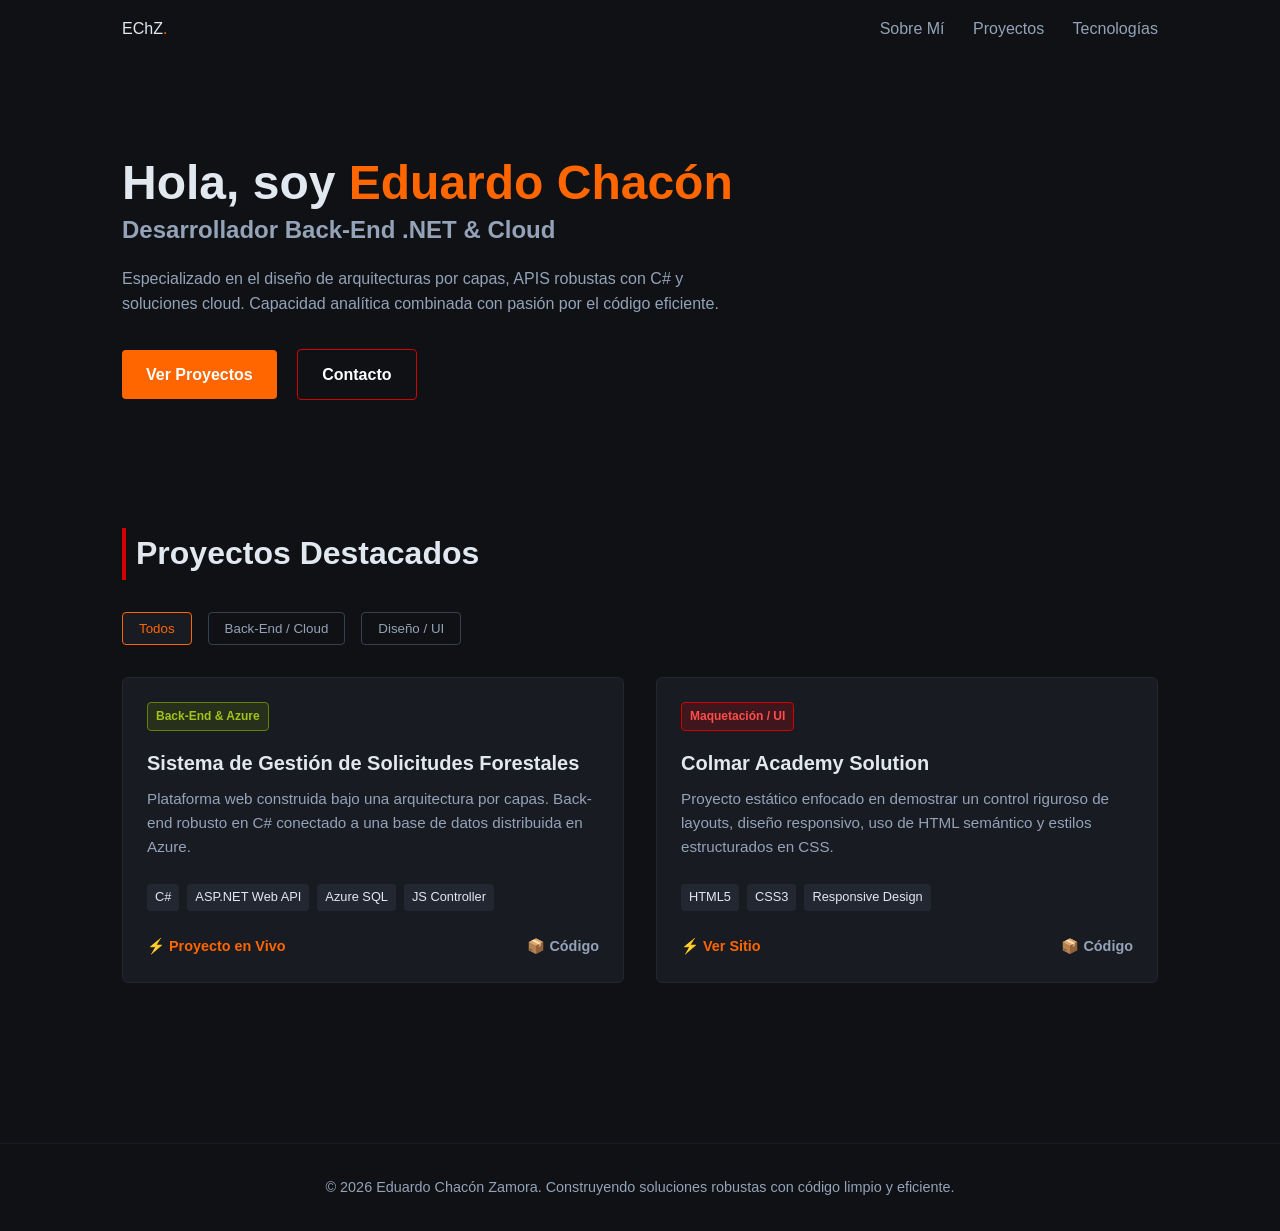
==== index.html @ 82671117 "mejoras" ====
<!DOCTYPE html>
<html lang="es">
<head>
    <meta charset="UTF-8">
    <meta name="viewport" content="width=device-width, initial-scale=1.0">
    <title>Eduardo Chacón | Desarrollador Back-End .NET</title>
    <link rel="icon" type="image/png" href="Logotipo.png"> 
    
    <link rel="stylesheet" href="recursos/portafolio.css">
</head>

<body>

    <!-- Navegación Minimalista -->
    <header class="navbar">
        <div class="logo">EChZ<span>.</span></div>
        <nav>
            <a href="#about">Sobre Mí</a>
            <a href="#projects">Proyectos</a>
            <a href="#stack">Tecnologías</a>
        </nav>
    </header>

    <main class="container">
        <!-- Hero Section -->
        <section class="hero">
            <div class="hero-content">
                <h1>Hola, soy <span class="text-primary">Eduardo Chacón</span></h1>
                <h2>Desarrollador Back-End .NET & Cloud</h2>
                <p>Especializado en el diseño de arquitecturas por capas, APIS robustas con C# y soluciones cloud. Capacidad analítica combinada con pasión por el código eficiente.</p>
                <div class="cta-buttons">
                    <a href="#projects" class="btn btn-primary">Ver Proyectos</a>
                    <a href="mailto:echaconz@ucenfotec.ac.cr" class="btn btn-secondary">Contacto</a>
                </div>
                <div id="infoContacto" class="contact-dropdown">
                <p><strong>Email:</strong> <a href="mailto:echaconz@ucenfotec.ac.cr">echaconz@ucenfotec.ac.cr</a></p>
                <p><strong>Teléfono:</strong> +506 8770-3249</p> <p><strong>LinkedIn:</strong> <a href="#" target="_blank">Tu Perfil</a></p>
                </div>
            </div>
            <!-- Descomenta la línea de abajo si deseas usar tu foto de perfil (image_0b1da0.jpg) -->
            <!-- <div class="hero-avatar"><img src="image_0b1da0.jpg" alt="Eduardo Chacón"></div> -->
        </section>

        <!-- Filtros de Proyectos -->
        <section id="projects" class="projects-section">
            <h3 class="section-title">Proyectos Destacados</h3>
            
            <div class="filter-container">
                <button class="filter-btn active" data-filter="all">Todos</button>
                <button class="filter-btn" data-filter="backend">Back-End / Cloud</button>
                <button class="filter-btn" data-filter="frontend">Diseño / UI</button>
            </div>

            <div class="projects-grid">
                <!-- Proyecto 1: SGSF -->
                <div class="project-card" data-category="backend">
                    <div class="card-body">
                        <span class="project-tag tag-backend">Back-End & Azure</span>
                        <h4>Sistema de Gestión de Solicitudes Forestales</h4>
                        <p>Plataforma web construida bajo una arquitectura por capas. Back-end robusto en C# conectado a una base de datos distribuida en Azure.</p>
                        <div class="tech-stack">
                            <span>C#</span><span>ASP.NET Web API</span><span>Azure SQL</span><span>JS Controller</span>
                        </div>
                        <div class="project-links">
                            <a href="https://sgsfgrupo3webapp-e7c9c7dxf5b8g9dr.chilecentral-01.azurewebsites.net/" target="_blank" class="link-live">⚡ Proyecto en Vivo</a>
                            <a href="https://github.com/Edu4593" target="_blank" class="link-repo">📦 Código</a>
                        </div>
                    </div>
                </div>

                <!-- Proyecto 2: Colmar Solution -->
                <div class="project-card" data-category="frontend">
                    <div class="card-body">
                        <span class="project-tag tag-frontend">Maquetación / UI</span>
                        <h4>Colmar Academy Solution</h4>
                        <p>Proyecto estático enfocado en demostrar un control riguroso de layouts, diseño responsivo, uso de HTML semántico y estilos estructurados en CSS.</p>
                        <div class="tech-stack">
                            <span>HTML5</span><span>CSS3</span><span>Responsive Design</span>
                        </div>
                        <div class="project-links">
                            <a href="https://edu4593.github.io/Colmar_solution/" target="_blank" class="link-live">⚡ Ver Sitio</a>
                            <a href="https://github.com/Edu4593" target="_blank" class="link-repo">📦 Código</a>
                        </div>
                    </div>
                </div>
            </div>
        </section>
    </main>

    <footer>
        <p>&copy; 2026 Eduardo Chacón Zamora. Construyendo soluciones robustas con código limpio y eficiente.</p>
    </footer>

    <script src="recursos/portafolio.js"></script>
</body>
</html>
---- recursos/portafolio.css ----
/* Variables con tus colores exactos */
:root {
    --bg-dark: #0f1115;
    --bg-card: #181b22;
    --text-main: #e2e8f0;
    --text-muted: #94a3b8;
    
    /* Tus Colores suministrados */
    --primary: #ff6600;
    --secondary: #d40000;
    --tertiary: #668000;
}

* {
    box-sizing: border-box;
    margin: 0;
    padding: 0;
}

body {
    background-color: var(--bg-dark);
    color: var(--text-main);
    font-family: -apple-system, BlinkMacSystemFont, "Segoe UI", Roboto, sans-serif;
    line-height: 1.6;
}

.container {
    max-width: 1100px;
    margin: 0 auto;
    padding: 2rem;
}

/* Navbar */
.navbar {
    display: flex;
    justify-content: space-between;
    align-items: center;
    padding: 1rem 2rem; /* Reducimos un poco el padding vertical */
    max-width: 1100px;
    margin: 0 auto;
}
.logo {
    display: flex;
    align-items: center;
}

.nav-logo {
    height: 60px; 
    width: auto;  
    object-fit: contain;
    filter: drop-shadow(0px 2px 8px rgba(255, 102, 0, 0.2)); 
    transition: transform 0.3s ease;
}

.nav-logo:hover {
    transform: scale(1.05); 
}

.logo span { color: var(--primary); }

.navbar nav a {
    color: var(--text-muted);
    text-decoration: none;
    margin-left: 1.5rem;
    transition: color 0.3s;
}
.navbar nav a:hover { color: var(--primary); }

/* Hero Section */
.hero {
    display: flex;
    align-items: center;
    justify-content: space-between;
    padding: 4rem 0;
    gap: 2rem;
}

.hero-content h1 {
    font-size: 3rem;
    line-height: 1.2;
}
.text-primary { color: var(--primary); }

.hero-content h2 {
    font-size: 1.5rem;
    color: var(--text-muted);
    margin-bottom: 1rem;
}

.hero-content p {
    max-width: 600px;
    color: var(--text-muted);
    margin-bottom: 2rem;
}

/* Botones */
.btn {
    padding: 0.75rem 1.5rem;
    text-decoration: none;
    font-weight: bold;
    border-radius: 4px;
    display: inline-block;
    transition: background 0.3s, transform 0.2s;
}
.btn-primary { background-color: var(--primary); color: #fff; margin-right: 1rem; }
.btn-primary:hover { background-color: #e05a00; transform: translateY(-2px); }
.btn-secondary { border: 1px solid var(--secondary); color: #fff; }
.btn-secondary:hover { background-color: var(--secondary); transform: translateY(-2px); }


.contact-dropdown {
    display: none; /* Oculto por defecto */
    margin-top: 1.5rem;
    padding: 1.5rem;
    background-color: var(--bg-card);
    border: 1px solid var(--secondary);
    border-radius: 6px;
    max-width: 400px;
    /* Animación suave al aparecer */
    animation: fadeInDown 0.3s ease forwards;
}

/* Clase que aplicaremos con JS para mostrarlo */
.contact-dropdown.show {
    display: block;
}

.contact-dropdown p {
    color: var(--text-muted);
    margin-bottom: 0.5rem;
}

.contact-dropdown strong {
    color: var(--text-main);
}

.contact-dropdown a {
    color: var(--primary);
    text-decoration: none;
    transition: color 0.3s;
}

.contact-dropdown a:hover {
    color: #fff;
}

/* Animación */
@keyframes fadeInDown {
    from {
        opacity: 0;
        transform: translateY(-10px);
    }
    to {
        opacity: 1;
        transform: translateY(0);
    }
}

/* Sección Proyectos */
.projects-section { padding: 4rem 0; }
.section-title { font-size: 2rem; margin-bottom: 2rem; border-left: 4px solid var(--secondary); padding-left: 10px; }

/* Filtros */
.filter-container { display: flex; gap: 1rem; margin-bottom: 2rem; }
.filter-btn {
    background: transparent;
    border: 1px solid #334155;
    color: var(--text-muted);
    padding: 0.5rem 1rem;
    border-radius: 4px;
    cursor: pointer;
    transition: all 0.3s;
}
.filter-btn.active, .filter-btn:hover {
    background: var(--bg-card);
    color: var(--primary);
    border-color: var(--primary);
}

/* Grid de Tarjetas */
.projects-grid {
    display: grid;
    grid-template-columns: repeat(auto-fit, minmax(320px, 1fr));
    gap: 2rem;
}

.project-card {
    background-color: var(--bg-card);
    border: 1px solid #222731;
    border-radius: 6px;
    overflow: hidden;
    transition: transform 0.3s, border-color 0.3s;
}
.project-card:hover {
    transform: translateY(-5px);
    border-color: var(--primary);
}

.card-body { padding: 1.5rem; }

.project-tag {
    font-size: 0.75rem;
    font-weight: bold;
    padding: 0.25rem 0.5rem;
    border-radius: 4px;
    display: inline-block;
    margin-bottom: 1rem;
}
.tag-backend { background-color: rgba(102, 128, 0, 0.2); color: #a1c41a; border: 1px solid var(--tertiary); }
.tag-frontend { background-color: rgba(212, 0, 0, 0.2); color: #ff4d4d; border: 1px solid var(--secondary); }

.card-body h4 { font-size: 1.25rem; margin-bottom: 0.5rem; }
.card-body p { color: var(--text-muted); font-size: 0.95rem; margin-bottom: 1.5rem; }

.tech-stack { display: flex; flex-wrap: wrap; gap: 0.5rem; margin-bottom: 1.5rem; }
.tech-stack span { background-color: #222731; font-size: 0.8rem; padding: 0.2rem 0.5rem; border-radius: 4px; color: var(--text-main); }

.project-links { display: flex; justify-content: space-between; font-size: 0.9rem; }
.project-links a { text-decoration: none; font-weight: bold; }
.link-live { color: var(--primary); }
.link-repo { color: var(--text-muted); }
.link-repo:hover { color: #fff; }

footer { text-align: center; padding: 2rem; color: var(--text-muted); font-size: 0.9rem; border-top: 1px solid #181b22; margin-top: 4rem; }

/* Responsivo */
@media (max-width: 768px) {
    .hero { flex-direction: column; text-align: center; }
    .hero-content h1 { font-size: 2.2rem; }
    .filter-container { overflow-x: auto; padding-bottom: 0.5rem; }
}
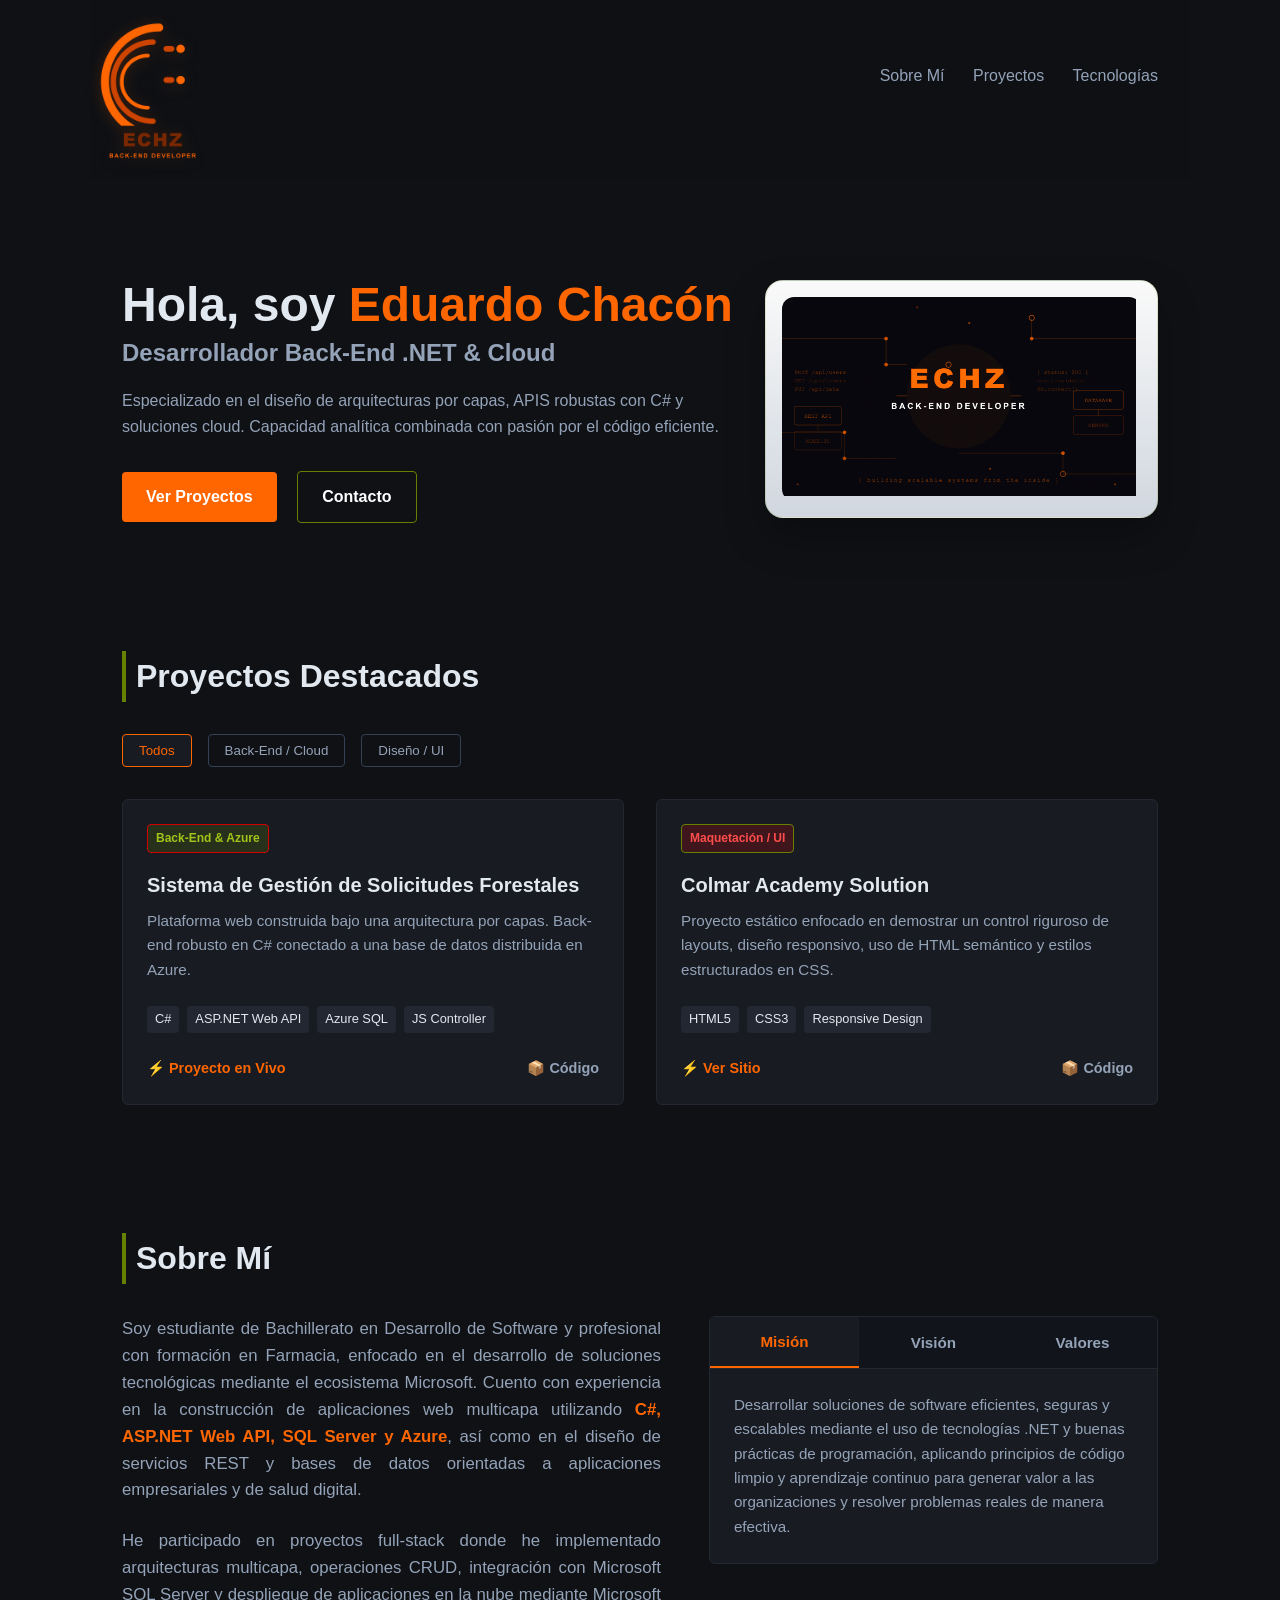
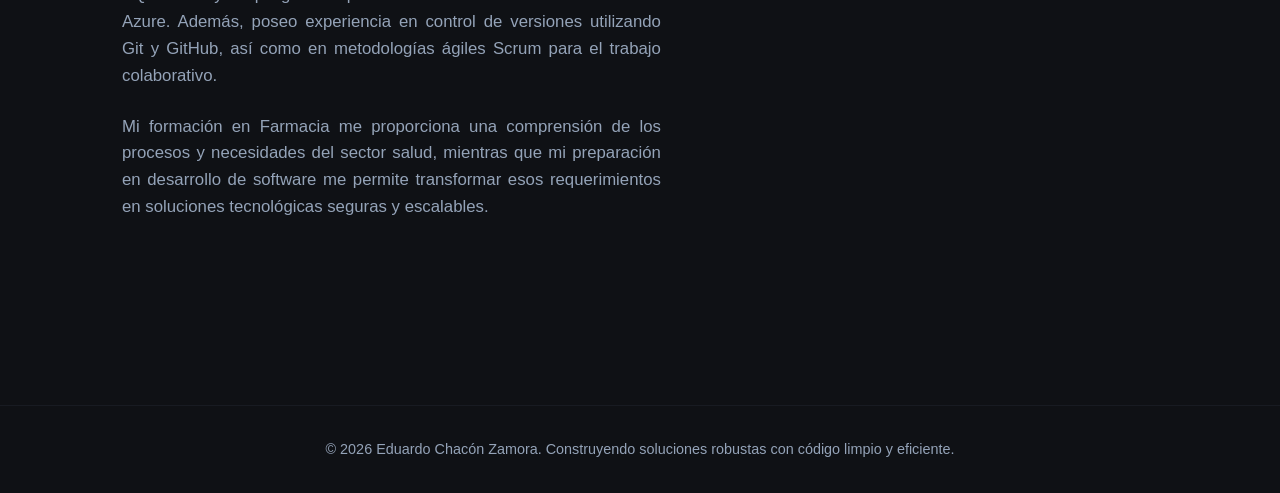
==== commit 980a76c4: "mejoras visuales" ====
--- a/index.html
+++ b/index.html
@@ -4,7 +4,7 @@
     <meta charset="UTF-8">
     <meta name="viewport" content="width=device-width, initial-scale=1.0">
     <title>Eduardo Chacón | Desarrollador Back-End .NET</title>
-    <link rel="icon" type="image/png" href="Logotipo.png"> 
+    <link rel="icon" type="image/png" href="recursos/imagenes/logo.png"> 
     
     <link rel="stylesheet" href="recursos/portafolio.css">
 </head>
@@ -13,7 +13,9 @@
 
     <!-- Navegación Minimalista -->
     <header class="navbar">
-        <div class="logo">EChZ<span>.</span></div>
+        <div class="logo">
+            <img src="recursos/imagenes/logo.png" alt="Logo de Eduardo Chacon" class="nav-logo">
+        </div>
         <nav>
             <a href="#about">Sobre Mí</a>
             <a href="#projects">Proyectos</a>
@@ -30,15 +32,16 @@
                 <p>Especializado en el diseño de arquitecturas por capas, APIS robustas con C# y soluciones cloud. Capacidad analítica combinada con pasión por el código eficiente.</p>
                 <div class="cta-buttons">
                     <a href="#projects" class="btn btn-primary">Ver Proyectos</a>
-                    <a href="mailto:echaconz@ucenfotec.ac.cr" class="btn btn-secondary">Contacto</a>
+                    <a href="#" id="btnContacto" class="btn btn-secondary">Contacto</a>
                 </div>
                 <div id="infoContacto" class="contact-dropdown">
                 <p><strong>Email:</strong> <a href="mailto:echaconz@ucenfotec.ac.cr">echaconz@ucenfotec.ac.cr</a></p>
                 <p><strong>Teléfono:</strong> +506 8770-3249</p> <p><strong>LinkedIn:</strong> <a href="#" target="_blank">Tu Perfil</a></p>
                 </div>
             </div>
-            <!-- Descomenta la línea de abajo si deseas usar tu foto de perfil (image_0b1da0.jpg) -->
-            <!-- <div class="hero-avatar"><img src="image_0b1da0.jpg" alt="Eduardo Chacón"></div> -->
+            <div class="hero-presentation">
+                <img src="recursos/imagenes/echz_backend_presentation_bg.png" alt="Eduardo Chacón - Back-End Developer Banner">
+            </div>
         </section>
 
         <!-- Filtros de Proyectos -->
@@ -85,6 +88,50 @@
                 </div>
             </div>
         </section>
+
+       <section id="about" class="about-section">
+            <h3 class="section-title">Sobre Mí</h3>
+            
+            <div class="about-container">
+                <div class="about-text">
+                    <p>
+                        Soy estudiante de Bachillerato en Desarrollo de Software y profesional con formación en Farmacia, enfocado en el desarrollo de soluciones tecnológicas mediante el ecosistema Microsoft. Cuento con experiencia en la construcción de aplicaciones web multicapa utilizando <strong>C#, ASP.NET Web API, SQL Server y Azure</strong>, así como en el diseño de servicios REST y bases de datos orientadas a aplicaciones empresariales y de salud digital.
+                    </p>
+                    <p>
+                        He participado en proyectos full-stack donde he implementado arquitecturas multicapa, operaciones CRUD, integración con Microsoft SQL Server y despliegue de aplicaciones en la nube mediante Microsoft Azure. Además, poseo experiencia en control de versiones utilizando Git y GitHub, así como en metodologías ágiles Scrum para el trabajo colaborativo.
+                    </p>
+                    <p>
+                        Mi formación en Farmacia me proporciona una comprensión de los procesos y necesidades del sector salud, mientras que mi preparación en desarrollo de software me permite transformar esos requerimientos en soluciones tecnológicas seguras y escalables.
+                    </p>
+                </div>
+
+                <div class="about-corporate">
+                    <div class="tabs-nav">
+                        <button class="tab-btn active" data-tab="mision">Misión</button>
+                        <button class="tab-btn" data-tab="vision">Visión</button>
+                        <button class="tab-btn" data-tab="valores">Valores</button>
+                    </div>
+                    
+                    <div class="tabs-content">
+                        <div id="mision" class="tab-panel active">
+                            <p>Desarrollar soluciones de software eficientes, seguras y escalables mediante el uso de tecnologías .NET y buenas prácticas de programación, aplicando principios de código limpio y aprendizaje continuo para generar valor a las organizaciones y resolver problemas reales de manera efectiva.</p>
+                        </div>
+                        
+                        <div id="vision" class="tab-panel">
+                            <p>Ser un desarrollador backend altamente especializado en el ecosistema Microsoft, reconocido por la calidad, seguridad e innovación de mis soluciones tecnológicas. Aspiro a diseñar e implementar sistemas robustos y escalables que impulsen la transformación digital de organizaciones a nivel nacional e internacional.</p>
+                        </div>
+                        
+                        <div id="valores" class="tab-panel">
+                            <ul class="values-list">
+                                <li><strong>Responsabilidad:</strong> Siempre cumplo con los trabajos asignados en el tiempo establecido.</li>
+                                <li><strong>Integridad:</strong> Promuevo la integridad del software mediante código limpio, protección de datos y desarrollo responsable de soluciones web.</li>
+                                <li><strong>Innovación:</strong> Aplico las soluciones que mejor se adaptan a las necesidades del cliente.</li>
+                            </ul>
+                        </div>
+                    </div>
+                </div>
+            </div>
+        </section>
     </main>
 
     <footer>
--- a/recursos/portafolio.css
+++ b/recursos/portafolio.css
@@ -7,14 +7,18 @@
     
     /* Tus Colores suministrados */
     --primary: #ff6600;
-    --secondary: #d40000;
-    --tertiary: #668000;
+    --secondary: #668000;
+    --tertiary: #d40000;
 }
 
 * {
     box-sizing: border-box;
     margin: 0;
     padding: 0;
+}
+
+html {
+    scroll-behavior: smooth;
 }
 
 body {
@@ -25,6 +29,7 @@
 }
 
 .container {
+    margin-top: 10px;
     max-width: 1100px;
     margin: 0 auto;
     padding: 2rem;
@@ -33,19 +38,29 @@
 /* Navbar */
 .navbar {
     display: flex;
-    justify-content: space-between;
+    justify-content: flex-end;
     align-items: center;
-    padding: 1rem 2rem; /* Reducimos un poco el padding vertical */
+    position: sticky;
+    top: 0;
+    z-index: 1000;
+    min-height: 180px;
+    padding: 1rem 2rem 1rem 8.5rem; /* Espacio reservado para el logo absoluto */
+    background: rgba(15, 17, 21, 0.92);
+    backdrop-filter: blur(6px);
     max-width: 1100px;
     margin: 0 auto;
 }
 .logo {
-    display: flex;
+    position: absolute;
+    left: -0.5rem;
+    top: 50%;
+    transform: translateY(-50%);
+    display: inline-flex;
     align-items: center;
 }
 
 .nav-logo {
-    height: 60px; 
+    height: 150px;
     width: auto;  
     object-fit: contain;
     filter: drop-shadow(0px 2px 8px rgba(255, 102, 0, 0.2)); 
@@ -58,13 +73,22 @@
 
 .logo span { color: var(--primary); }
 
+.navbar nav {
+    transform: translateY(-14px);
+}
+
 .navbar nav a {
     color: var(--text-muted);
     text-decoration: none;
     margin-left: 1.5rem;
     transition: color 0.3s;
 }
-.navbar nav a:hover { color: var(--primary); }
+.navbar nav a:hover { color: var(--tertiary); }
+
+/* Evita que las secciones queden ocultas bajo la navbar sticky */
+section[id] {
+    scroll-margin-top: 200px;
+}
 
 /* Hero Section */
 .hero {
@@ -75,6 +99,25 @@
     gap: 2rem;
 }
 
+.hero-presentation {
+    flex: 1;
+    max-width: 520px;
+    padding: 1rem;
+    background: linear-gradient(180deg, rgba(255, 255, 255, 0.98), rgba(225, 232, 240, 0.92));
+    border: 1px solid rgba(102, 128, 0, 0.18);
+    border-radius: 18px;
+    box-shadow: 0 18px 40px rgba(0, 0, 0, 0.28);
+}
+
+.hero-presentation img {
+    display: block;
+    width: 100%;
+    height: auto;
+    border-radius: 12px;
+    object-fit: cover;
+    filter: brightness(1.08) contrast(1.03) saturate(1.02);
+}
+
 .hero-content h1 {
     font-size: 3rem;
     line-height: 1.2;
@@ -91,6 +134,117 @@
     max-width: 600px;
     color: var(--text-muted);
     margin-bottom: 2rem;
+}
+/* Sección Sobre Mí */
+.about-section {
+    padding: 4rem 0;
+}
+
+.about-container {
+    display: grid;
+    grid-template-columns: 1.2fr 1fr;
+    gap: 3rem;
+    align-items: start;
+}
+
+.about-text p {
+    color: var(--text-muted);
+    margin-bottom: 1.5rem;
+    font-size: 1.05rem;
+    text-align: justify;
+}
+
+.about-text strong {
+    color: var(--primary);
+    font-weight: 600;
+}
+
+/* Contenedor de Misión/Visión/Valores */
+.about-corporate {
+    background-color: var(--bg-card);
+    border: 1px solid #222731;
+    border-radius: 6px;
+    overflow: hidden;
+}
+
+.tabs-nav {
+    display: flex;
+    background-color: #11141a;
+    border-bottom: 1px solid #222731;
+}
+
+.tab-btn {
+    flex: 1;
+    background: transparent;
+    border: none;
+    color: var(--text-muted);
+    padding: 1rem;
+    cursor: pointer;
+    font-weight: bold;
+    font-size: 0.95rem;
+    transition: all 0.3s ease;
+}
+
+.tab-btn:hover {
+    color: var(--text-main);
+}
+
+.tab-btn.active {
+    color: var(--primary);
+    border-bottom: 2px solid var(--primary);
+    background-color: var(--bg-card);
+}
+
+.tabs-content {
+    padding: 1.5rem;
+    min-height: 180px;
+}
+
+.tab-panel {
+    display: none;
+    animation: fadeIn 0.4s ease forwards;
+}
+
+.tab-panel.active {
+    display: block;
+}
+
+.tab-panel p {
+    color: var(--text-muted);
+    font-size: 0.95rem;
+    line-height: 1.6;
+}
+
+.values-list {
+    list-style: none;
+    padding: 0;
+}
+
+.values-list li {
+    color: var(--text-muted);
+    font-size: 0.95rem;
+    margin-bottom: 0.75rem;
+    position: relative;
+    padding-left: 1.2rem;
+}
+
+.values-list li::before {
+    content: "•";
+    color: var(--secondary);
+    font-weight: bold;
+    font-size: 1.2rem;
+    position: absolute;
+    left: 0;
+    top: -2px;
+}
+
+.values-list strong {
+    color: var(--text-main);
+}
+
+@keyframes fadeIn {
+    from { opacity: 0; transform: translateY(5px); }
+    to { opacity: 1; transform: translateY(0); }
 }
 
 /* Botones */
@@ -103,7 +257,7 @@
     transition: background 0.3s, transform 0.2s;
 }
 .btn-primary { background-color: var(--primary); color: #fff; margin-right: 1rem; }
-.btn-primary:hover { background-color: #e05a00; transform: translateY(-2px); }
+.btn-primary:hover { background-color: #d40000; transform: translateY(-2px); }
 .btn-secondary { border: 1px solid var(--secondary); color: #fff; }
 .btn-secondary:hover { background-color: var(--secondary); transform: translateY(-2px); }
 
@@ -225,7 +379,39 @@
 
 /* Responsivo */
 @media (max-width: 768px) {
+    .navbar {
+        min-height: 76px;
+        padding: 0.75rem 1rem 0.75rem 5.75rem;
+    }
+    .logo {
+        left: 1rem;
+    }
+    .nav-logo {
+        height: 46px;
+    }
+    .navbar nav {
+        transform: none;
+    }
+    .navbar nav a {
+        margin-left: 1rem;
+    }
     .hero { flex-direction: column; text-align: center; }
+    .hero-presentation {
+        max-width: 100%;
+    }
     .hero-content h1 { font-size: 2.2rem; }
     .filter-container { overflow-x: auto; padding-bottom: 0.5rem; }
+
+
+    .about-container {
+        grid-template-columns: 1fr;
+        gap: 2rem;
+    }
+    .about-text p {
+        text-align: left;
+    }
+    
+    .highlight-card:hover {
+        transform: translateY(-3px);
+    }
 }
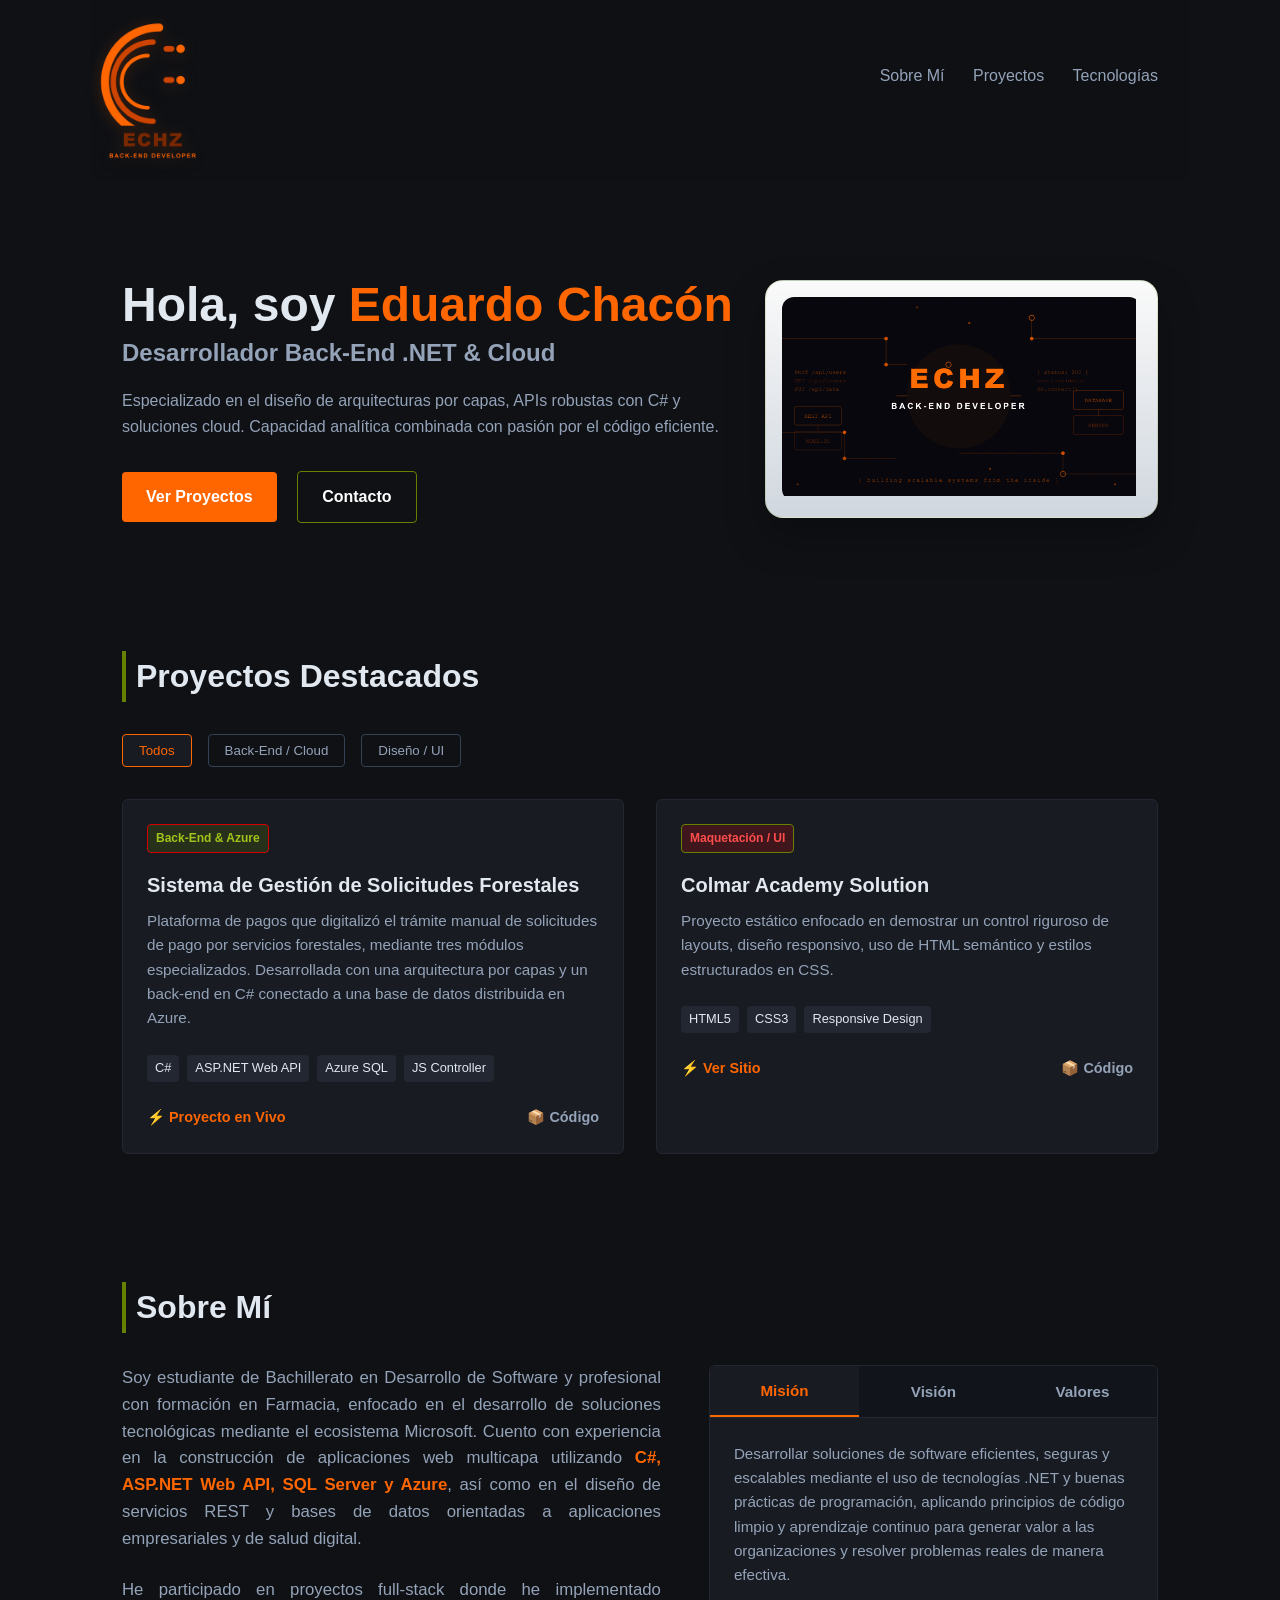
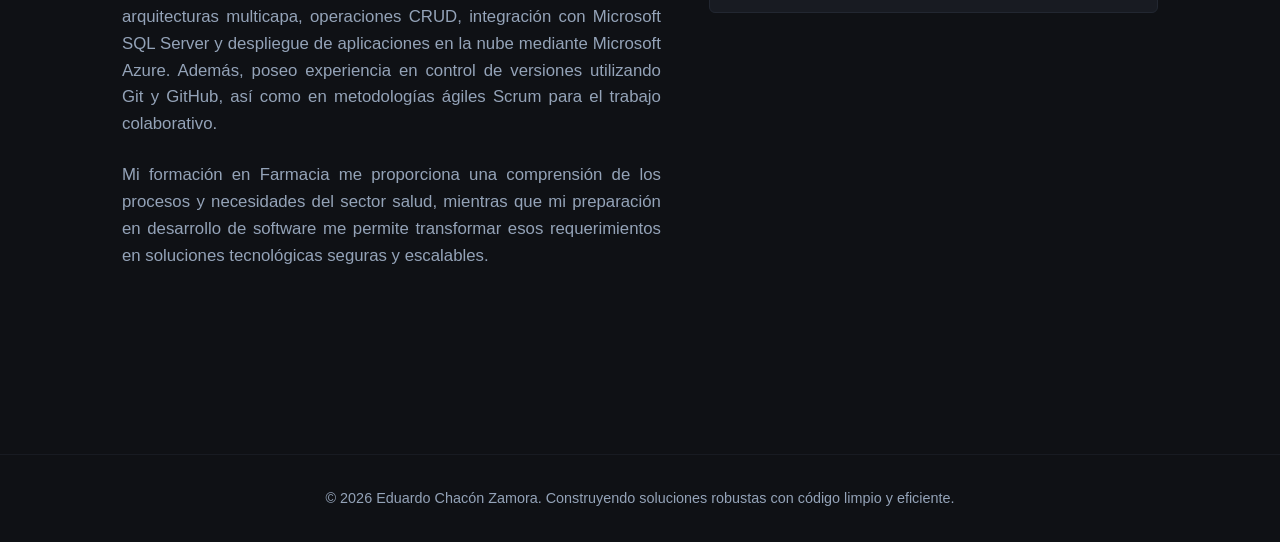
==== commit 9ca1bf3b: "mejora textual" ====
--- a/index.html
+++ b/index.html
@@ -29,14 +29,14 @@
             <div class="hero-content">
                 <h1>Hola, soy <span class="text-primary">Eduardo Chacón</span></h1>
                 <h2>Desarrollador Back-End .NET & Cloud</h2>
-                <p>Especializado en el diseño de arquitecturas por capas, APIS robustas con C# y soluciones cloud. Capacidad analítica combinada con pasión por el código eficiente.</p>
+                <p>Especializado en el diseño de arquitecturas por capas, APIs robustas con C# y soluciones cloud. Capacidad analítica combinada con pasión por el código eficiente.</p>
                 <div class="cta-buttons">
                     <a href="#projects" class="btn btn-primary">Ver Proyectos</a>
                     <a href="#" id="btnContacto" class="btn btn-secondary">Contacto</a>
                 </div>
                 <div id="infoContacto" class="contact-dropdown">
                 <p><strong>Email:</strong> <a href="mailto:echaconz@ucenfotec.ac.cr">echaconz@ucenfotec.ac.cr</a></p>
-                <p><strong>Teléfono:</strong> +506 8770-3249</p> <p><strong>LinkedIn:</strong> <a href="#" target="_blank">Tu Perfil</a></p>
+                <p><strong>Teléfono:</strong> +506 8770-3249</p> <p><strong>LinkedIn:</strong> <a href="https://www.linkedin.com/in/eduardo-chac%C3%B3n-zamora-07230b155/" target="_blank">Tu Perfil</a></p>
                 </div>
             </div>
             <div class="hero-presentation">
@@ -60,7 +60,7 @@
                     <div class="card-body">
                         <span class="project-tag tag-backend">Back-End & Azure</span>
                         <h4>Sistema de Gestión de Solicitudes Forestales</h4>
-                        <p>Plataforma web construida bajo una arquitectura por capas. Back-end robusto en C# conectado a una base de datos distribuida en Azure.</p>
+                        <p>Plataforma de pagos que digitalizó el trámite manual de solicitudes de pago por servicios forestales, mediante tres módulos especializados. Desarrollada con una arquitectura por capas y un back-end en C# conectado a una base de datos distribuida en Azure.</p>
                         <div class="tech-stack">
                             <span>C#</span><span>ASP.NET Web API</span><span>Azure SQL</span><span>JS Controller</span>
                         </div>
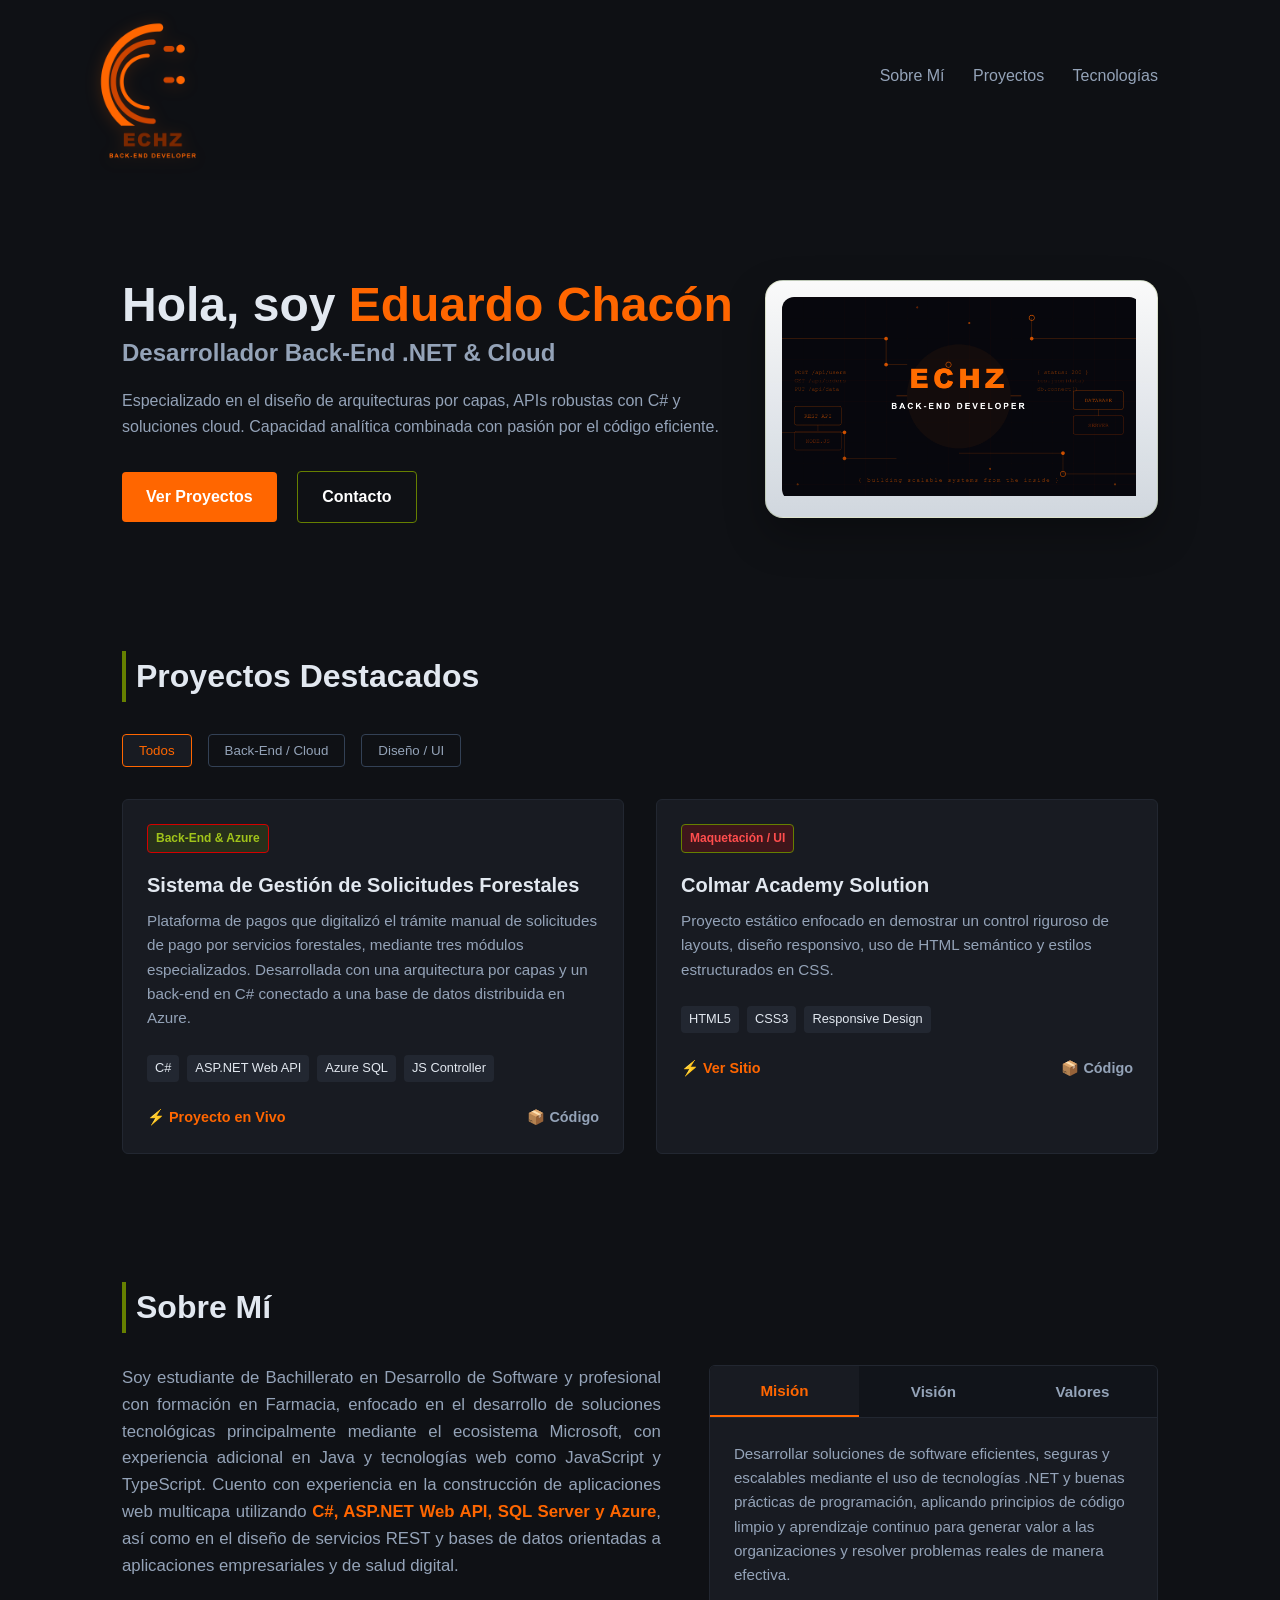
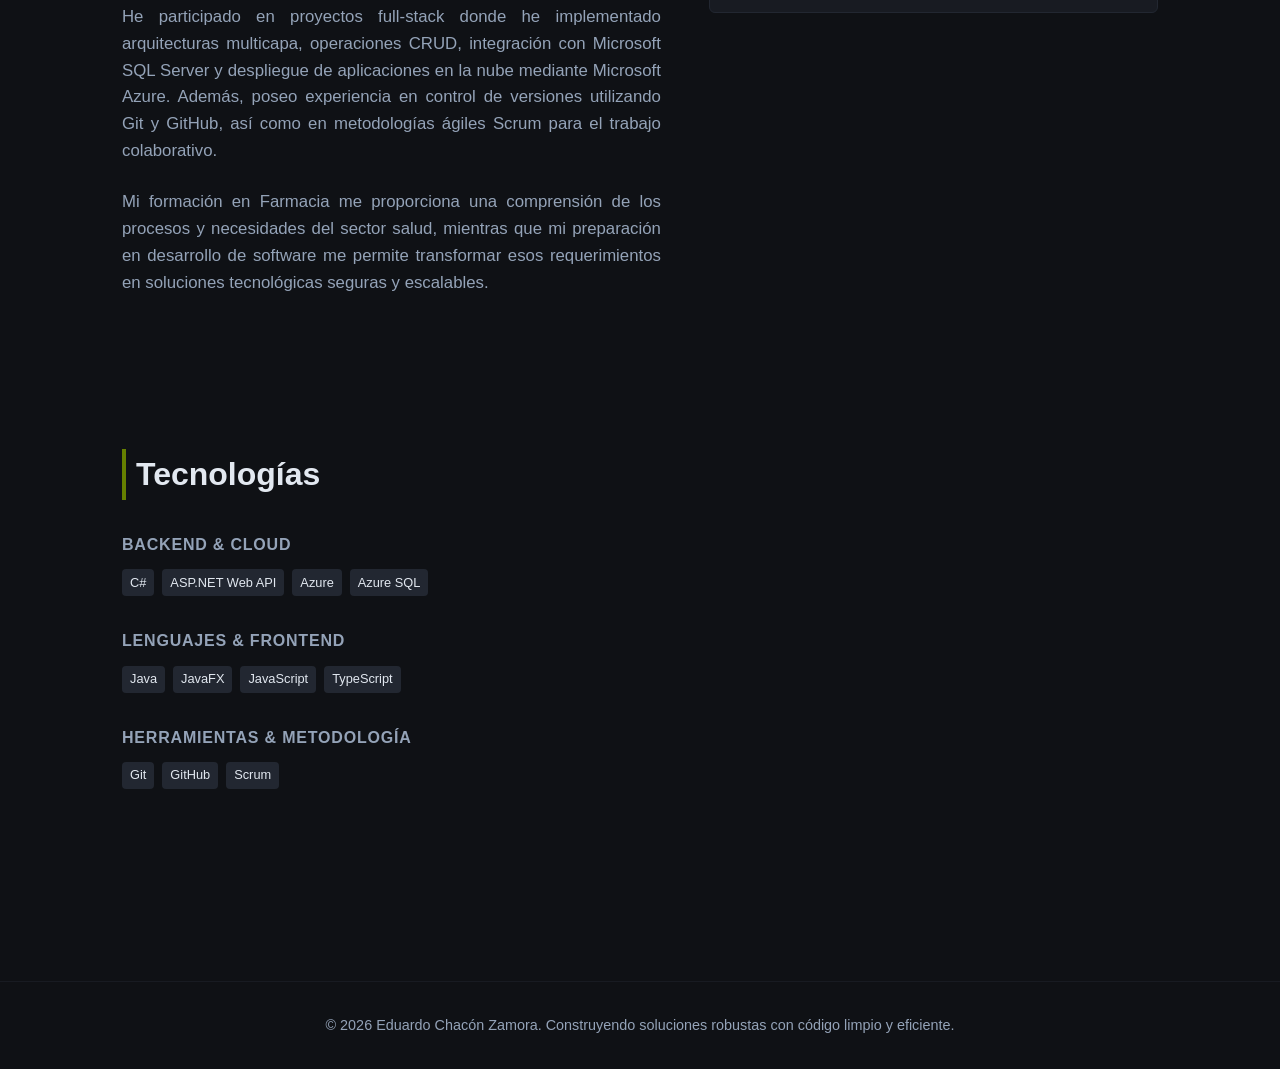
==== commit cd3f6bba: "mejoras" ====
--- a/index.html
+++ b/index.html
@@ -36,7 +36,7 @@
                 </div>
                 <div id="infoContacto" class="contact-dropdown">
                 <p><strong>Email:</strong> <a href="mailto:echaconz@ucenfotec.ac.cr">echaconz@ucenfotec.ac.cr</a></p>
-                <p><strong>Teléfono:</strong> +506 8770-3249</p> <p><strong>LinkedIn:</strong> <a href="https://www.linkedin.com/in/eduardo-chac%C3%B3n-zamora-07230b155/" target="_blank">Tu Perfil</a></p>
+                <p><strong>Teléfono:</strong> +506 8770-3249</p> <p><strong>LinkedIn:</strong> <a href="https://www.linkedin.com/in/eduardo-chac%C3%B3n-zamora-07230b155/" target="_blank">Ver perfil</a></p>
                 </div>
             </div>
             <div class="hero-presentation">
@@ -95,8 +95,9 @@
             <div class="about-container">
                 <div class="about-text">
                     <p>
-                        Soy estudiante de Bachillerato en Desarrollo de Software y profesional con formación en Farmacia, enfocado en el desarrollo de soluciones tecnológicas mediante el ecosistema Microsoft. Cuento con experiencia en la construcción de aplicaciones web multicapa utilizando <strong>C#, ASP.NET Web API, SQL Server y Azure</strong>, así como en el diseño de servicios REST y bases de datos orientadas a aplicaciones empresariales y de salud digital.
+                     Soy estudiante de Bachillerato en Desarrollo de Software y profesional con formación en Farmacia, enfocado en el desarrollo de soluciones tecnológicas principalmente mediante el ecosistema Microsoft, con experiencia adicional en Java y tecnologías web como JavaScript y TypeScript. Cuento con experiencia en la construcción de aplicaciones web multicapa utilizando <strong>C#, ASP.NET Web API, SQL Server y Azure</strong>, así como en el diseño de servicios REST y bases de datos orientadas a aplicaciones empresariales y de salud digital.
                     </p>
+
                     <p>
                         He participado en proyectos full-stack donde he implementado arquitecturas multicapa, operaciones CRUD, integración con Microsoft SQL Server y despliegue de aplicaciones en la nube mediante Microsoft Azure. Además, poseo experiencia en control de versiones utilizando Git y GitHub, así como en metodologías ágiles Scrum para el trabajo colaborativo.
                     </p>
@@ -132,6 +133,33 @@
                 </div>
             </div>
         </section>
+
+        <!-- Sección de Tecnologías -->
+        <section id="stack" class="stack-section">
+            <h3 class="section-title">Tecnologías</h3>
+
+            <div class="stack-group">
+                <h4>Backend & Cloud</h4>
+                <div class="tech-stack">
+                    <span>C#</span><span>ASP.NET Web API</span><span>Azure</span><span>Azure SQL</span>
+                </div>
+            </div>
+
+            <div class="stack-group">
+                <h4>Lenguajes & Frontend</h4>
+                <div class="tech-stack">
+                    <span>Java</span><span>JavaFX</span><span>JavaScript</span><span>TypeScript</span>
+                </div>
+            </div>
+
+            <div class="stack-group">
+                <h4>Herramientas & Metodología</h4>
+                <div class="tech-stack">
+                    <span>Git</span><span>GitHub</span><span>Scrum</span>
+                </div>
+            </div>
+        </section>
+
     </main>
 
     <footer>
--- a/recursos/portafolio.css
+++ b/recursos/portafolio.css
@@ -377,6 +377,24 @@
 
 footer { text-align: center; padding: 2rem; color: var(--text-muted); font-size: 0.9rem; border-top: 1px solid #181b22; margin-top: 4rem; }
 
+/* Sección Tecnologías */
+.stack-section {
+    padding: 4rem 0;
+}
+
+.stack-group {
+    margin-bottom: 2rem;
+}
+
+.stack-group h4 {
+    color: var(--text-muted);
+    font-size: 1rem;
+    font-weight: 600;
+    margin-bottom: 0.75rem;
+    text-transform: uppercase;
+    letter-spacing: 0.05em;
+}
+
 /* Responsivo */
 @media (max-width: 768px) {
     .navbar {
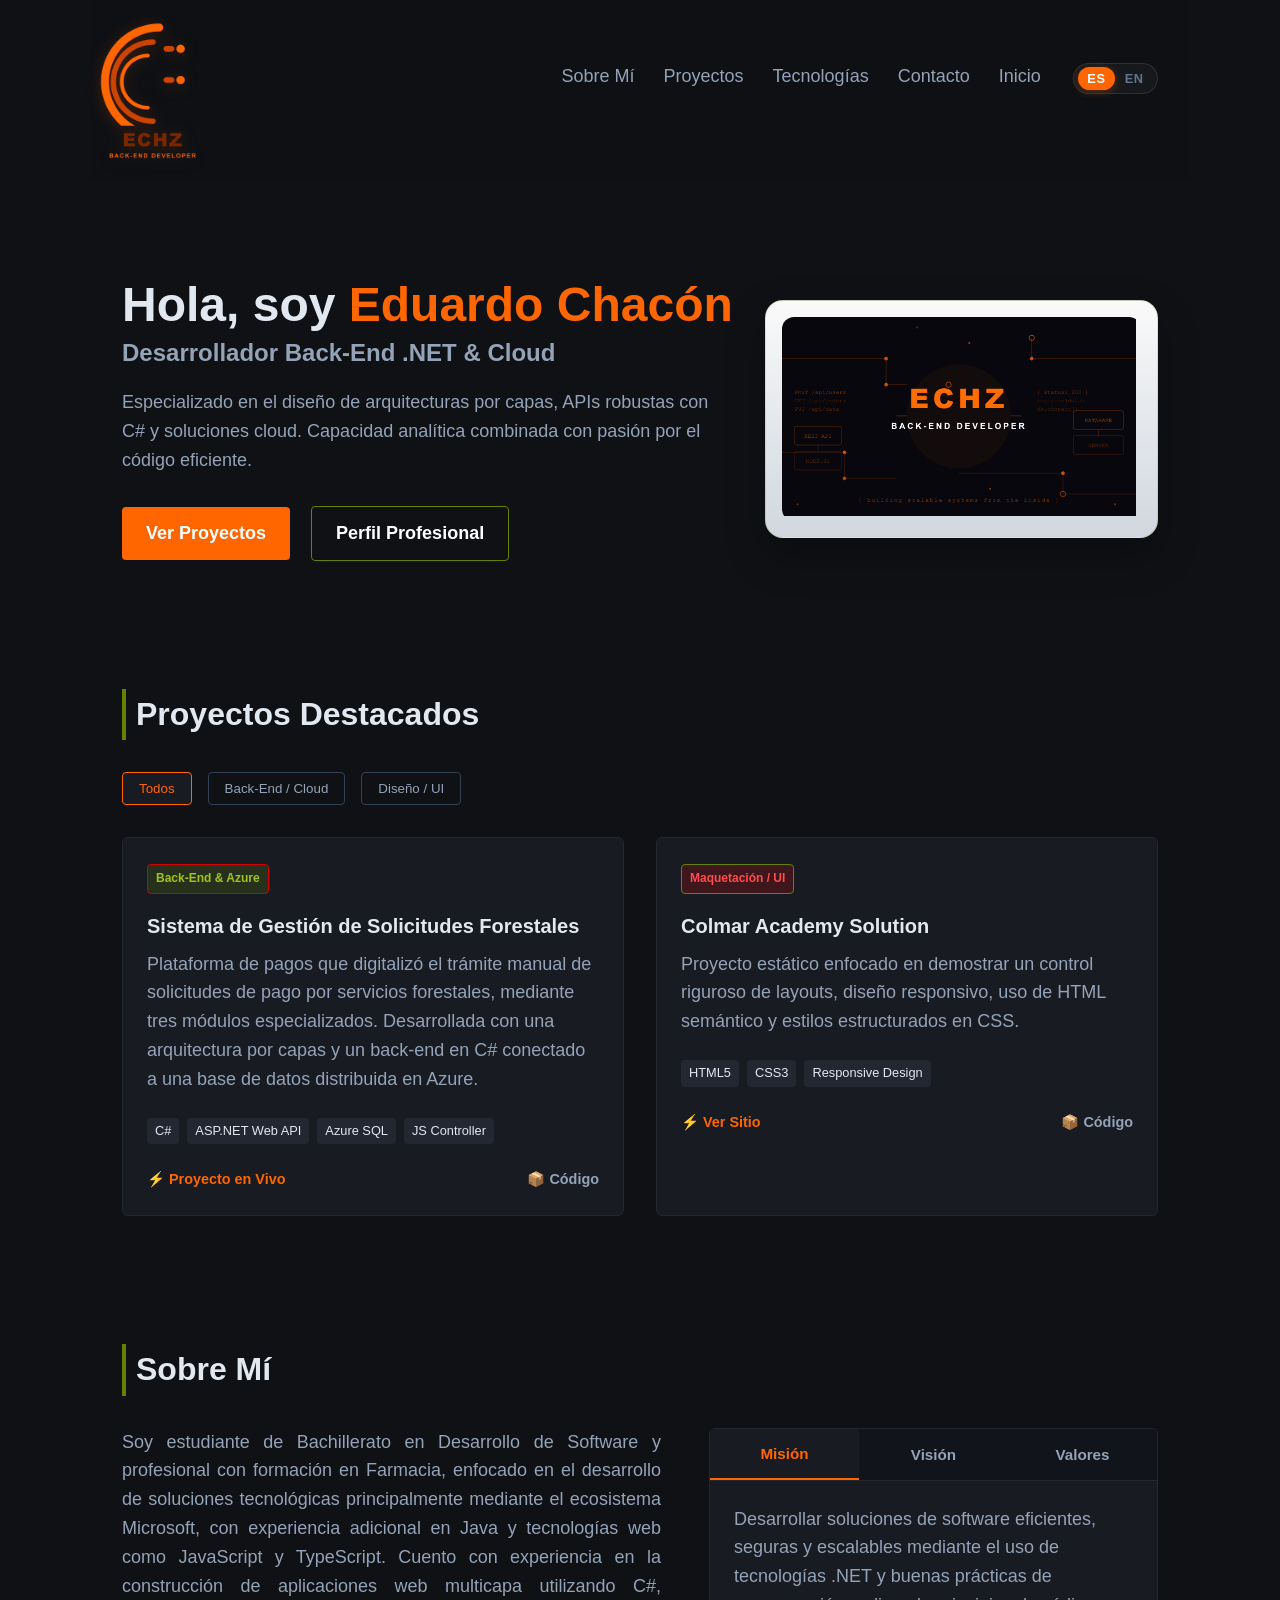
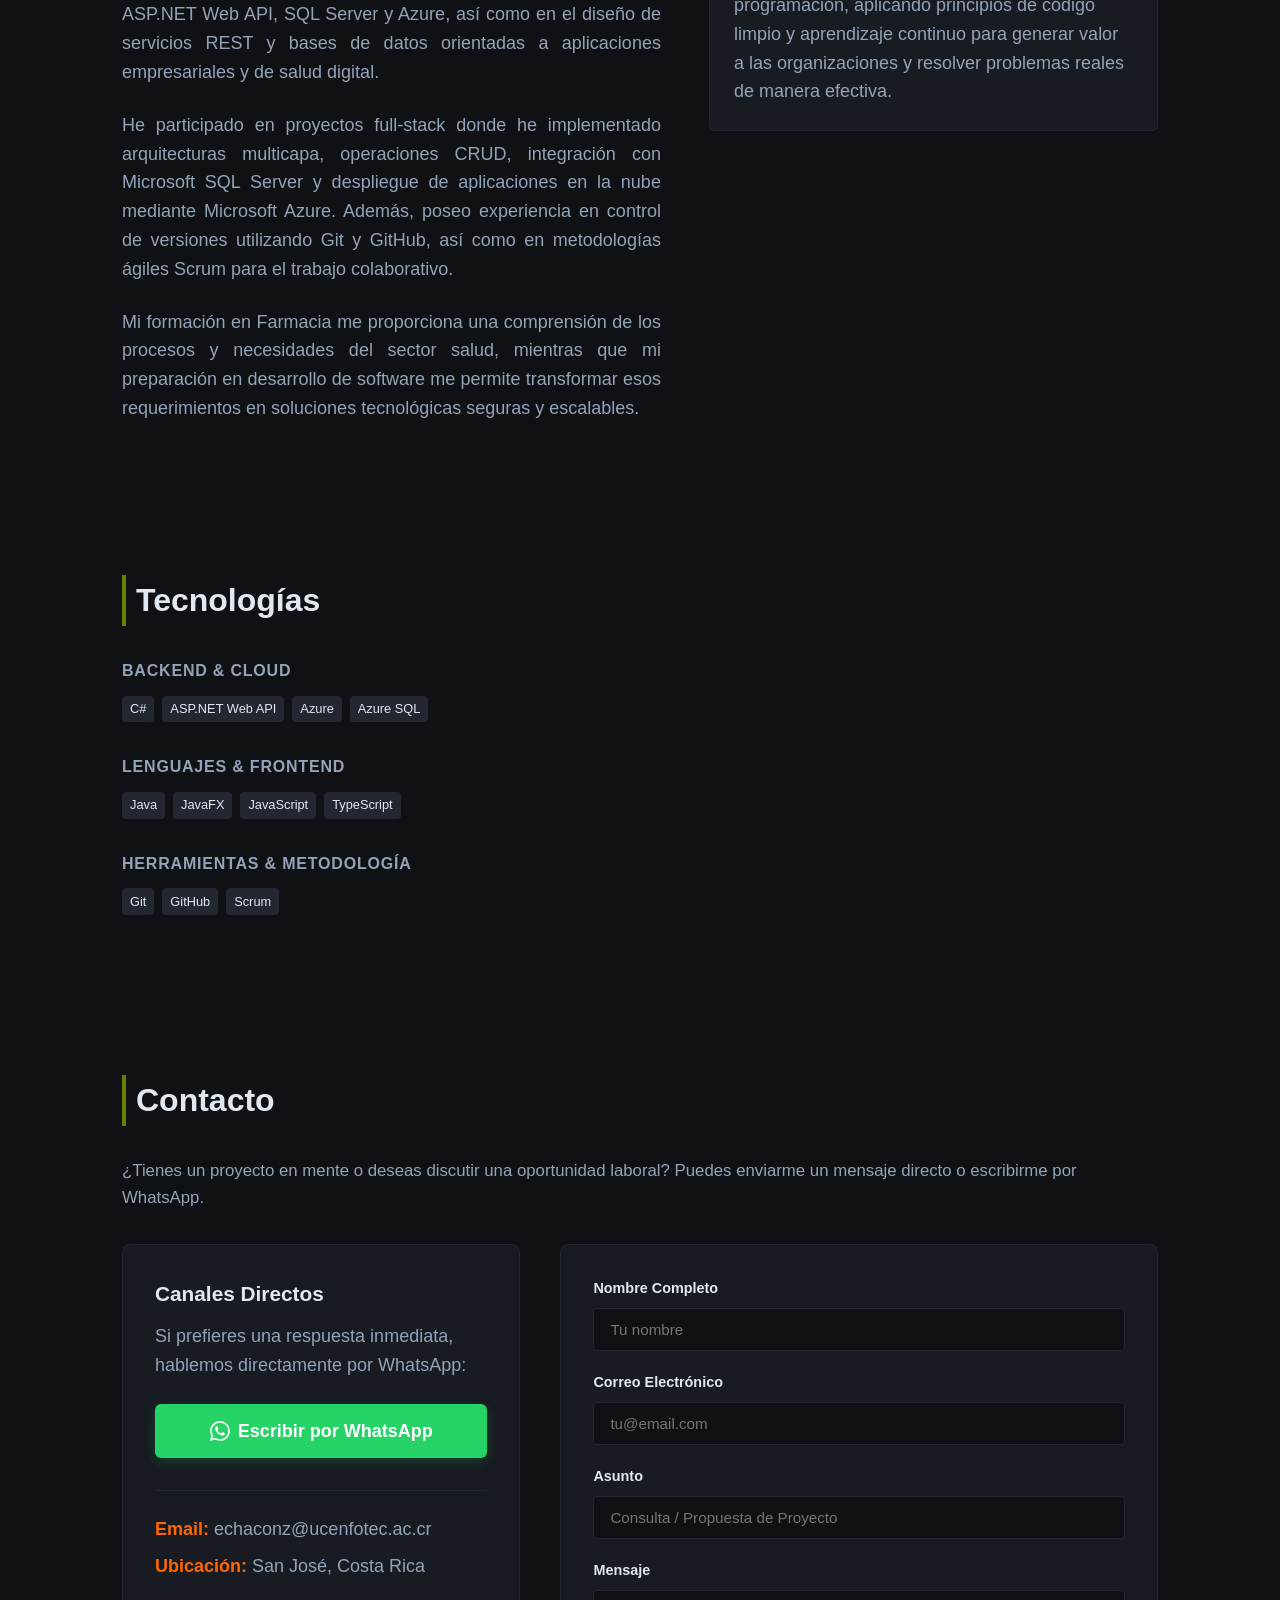
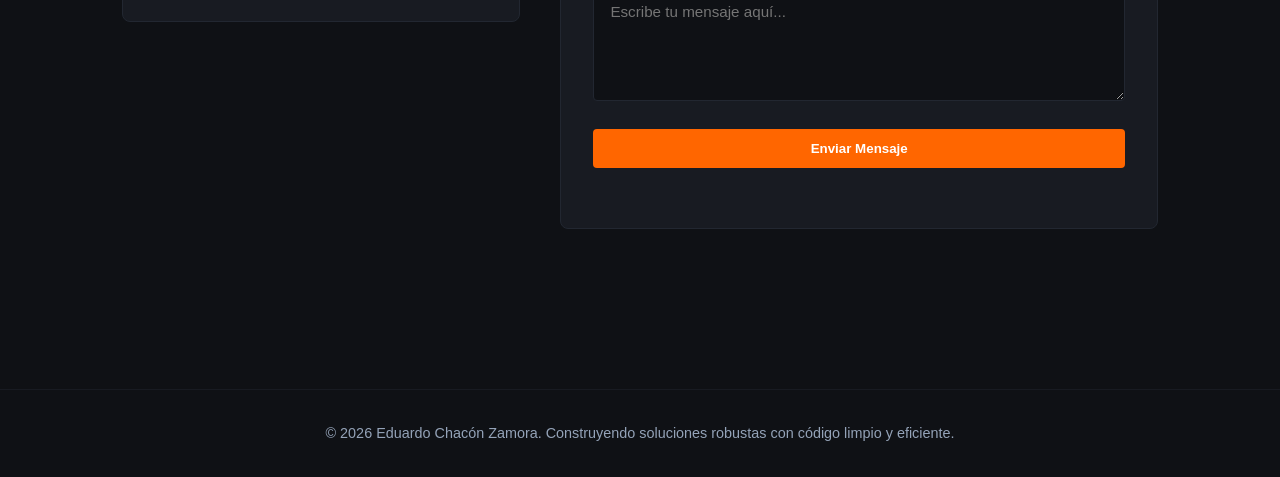
==== commit 9fa79444: "Mejoras visuales y de contenido" ====
--- a/index.html
+++ b/index.html
@@ -17,26 +17,39 @@
             <img src="recursos/imagenes/logo.png" alt="Logo de Eduardo Chacon" class="nav-logo">
         </div>
         <nav>
-            <a href="#about">Sobre Mí</a>
-            <a href="#projects">Proyectos</a>
-            <a href="#stack">Tecnologías</a>
+            <a href="#about" data-i18n="nav-about">Sobre Mí</a>
+            <a href="#projects" data-i18n="nav-projects">Proyectos</a>
+            <a href="#stack" data-i18n="nav-stack">Tecnologías</a>
+            <a href="#contact" data-i18n="nav-contact">Contacto</a>
+            <a href="#" data-i18n="nav-home">Inicio</a>
         </nav>
+        <div class="lang-switch">
+            <button id="lang-es" class="lang-btn active">ES</button>
+            <span class="lang-divider">|</span>
+            <button id="lang-en" class="lang-btn">EN</button>
+        </div>
     </header>
 
     <main class="container">
         <!-- Hero Section -->
         <section class="hero">
             <div class="hero-content">
-                <h1>Hola, soy <span class="text-primary">Eduardo Chacón</span></h1>
-                <h2>Desarrollador Back-End .NET & Cloud</h2>
-                <p>Especializado en el diseño de arquitecturas por capas, APIs robustas con C# y soluciones cloud. Capacidad analítica combinada con pasión por el código eficiente.</p>
+                <h1><span data-i18n="hero-greeting">Hola, soy</span> <span class="text-primary">Eduardo Chacón</span></h1>
+                <h2 data-i18n="hero-role">Desarrollador Back-End .NET & Cloud</h2>
+                <p data-i18n="hero-description">Especializado en el diseño de arquitecturas por capas, APIs robustas con C# y soluciones cloud. Capacidad analítica combinada con pasión por el código eficiente.</p>
                 <div class="cta-buttons">
-                    <a href="#projects" class="btn btn-primary">Ver Proyectos</a>
-                    <a href="#" id="btnContacto" class="btn btn-secondary">Contacto</a>
+                    <a href="#projects" class="btn btn-primary" data-i18n="btn-projects">Ver Proyectos</a>
+                    <a href="#" id="btnContacto" class="btn btn-secondary" data-i18n="btn-contact">Perfil Profesional</a>
                 </div>
                 <div id="infoContacto" class="contact-dropdown">
-                <p><strong>Email:</strong> <a href="mailto:echaconz@ucenfotec.ac.cr">echaconz@ucenfotec.ac.cr</a></p>
-                <p><strong>Teléfono:</strong> +506 8770-3249</p> <p><strong>LinkedIn:</strong> <a href="https://www.linkedin.com/in/eduardo-chac%C3%B3n-zamora-07230b155/" target="_blank">Ver perfil</a></p>
+                    <p><strong>Email:</strong> <a href="mailto:echaconz@ucenfotec.ac.cr">echaconz@ucenfotec.ac.cr</a></p>
+                    <p><strong data-i18n="lbl-phone">Teléfono:</strong> +506 8770-3249</p> 
+                    <p><strong>LinkedIn:</strong> <a href="https://www.linkedin.com/in/eduardo-chac%C3%B3n-zamora-07230b155/" target="_blank" data-i18n="view-profile">Ver perfil</a></p>
+                    <div class="cv-download-wrapper">
+                        <a href="recursos/documentos/CV_Eduardo_Chacón.pdf" download="documentos/CV_Eduardo_Chacón.pdf" target="_blank" class="btn-cv-dropdown" data-i18n="btn-cv">
+                            📄 Descargar mi CV (PDF)
+                        </a>
+                    </div>
                 </div>
             </div>
             <div class="hero-presentation">
@@ -46,12 +59,12 @@
 
         <!-- Filtros de Proyectos -->
         <section id="projects" class="projects-section">
-            <h3 class="section-title">Proyectos Destacados</h3>
+            <h3 class="section-title" data-i18n="title-projects">Proyectos Destacados</h3>
             
             <div class="filter-container">
-                <button class="filter-btn active" data-filter="all">Todos</button>
-                <button class="filter-btn" data-filter="backend">Back-End / Cloud</button>
-                <button class="filter-btn" data-filter="frontend">Diseño / UI</button>
+                <button class="filter-btn active" data-filter="all" data-i18n="filter-all">Todos</button>
+                <button class="filter-btn" data-filter="backend" data-i18n="filter-backend">Back-End / Cloud</button>
+                <button class="filter-btn" data-filter="frontend" data-i18n="filter-frontend">Diseño / UI</button>
             </div>
 
             <div class="projects-grid">
@@ -59,14 +72,14 @@
                 <div class="project-card" data-category="backend">
                     <div class="card-body">
                         <span class="project-tag tag-backend">Back-End & Azure</span>
-                        <h4>Sistema de Gestión de Solicitudes Forestales</h4>
-                        <p>Plataforma de pagos que digitalizó el trámite manual de solicitudes de pago por servicios forestales, mediante tres módulos especializados. Desarrollada con una arquitectura por capas y un back-end en C# conectado a una base de datos distribuida en Azure.</p>
+                        <h4 data-i18n="p1-title">Sistema de Gestión de Solicitudes Forestales</h4>
+                        <p data-i18n="p1-desc">Plataforma de pagos que digitalizó el trámite manual de solicitudes de pago por servicios forestales, mediante tres módulos especializados. Desarrollada con una arquitectura por capas y un back-end en C# conectado a una base de datos distribuida en Azure.</p>
                         <div class="tech-stack">
                             <span>C#</span><span>ASP.NET Web API</span><span>Azure SQL</span><span>JS Controller</span>
                         </div>
                         <div class="project-links">
-                            <a href="https://sgsfgrupo3webapp-e7c9c7dxf5b8g9dr.chilecentral-01.azurewebsites.net/" target="_blank" class="link-live">⚡ Proyecto en Vivo</a>
-                            <a href="https://github.com/Edu4593" target="_blank" class="link-repo">📦 Código</a>
+                            <a href="https://sgsfgrupo3webapp-e7c9c7dxf5b8g9dr.chilecentral-01.azurewebsites.net/" target="_blank" class="link-live" data-i18n="link-live">⚡ Proyecto en Vivo</a>
+                            <a href="https://github.com/Edu4593" target="_blank" class="link-repo" data-i18n="link-code">📦 Código</a>
                         </div>
                     </div>
                 </div>
@@ -74,59 +87,61 @@
                 <!-- Proyecto 2: Colmar Solution -->
                 <div class="project-card" data-category="frontend">
                     <div class="card-body">
-                        <span class="project-tag tag-frontend">Maquetación / UI</span>
+                        <span class="project-tag tag-frontend" data-i18n="p2-tag">Maquetación / UI</span>
                         <h4>Colmar Academy Solution</h4>
-                        <p>Proyecto estático enfocado en demostrar un control riguroso de layouts, diseño responsivo, uso de HTML semántico y estilos estructurados en CSS.</p>
+                        <p data-i18n="p2-desc">Proyecto estático enfocado en demostrar un control riguroso de layouts, diseño responsivo, uso de HTML semántico y estilos estructurados en CSS.</p>
                         <div class="tech-stack">
                             <span>HTML5</span><span>CSS3</span><span>Responsive Design</span>
                         </div>
                         <div class="project-links">
-                            <a href="https://edu4593.github.io/Colmar_solution/" target="_blank" class="link-live">⚡ Ver Sitio</a>
-                            <a href="https://github.com/Edu4593" target="_blank" class="link-repo">📦 Código</a>
-                        </div>
-                    </div>
-                </div>
-            </div>
-        </section>
-
-       <section id="about" class="about-section">
-            <h3 class="section-title">Sobre Mí</h3>
+                            <a href="https://edu4593.github.io/Colmar_solution/" target="_blank" class="link-live" data-i18n="link-site">⚡ Ver Sitio</a>
+                            <a href="https://github.com/Edu4593" target="_blank" class="link-repo" data-i18n="link-code">📦 Código</a>
+                        </div>
+                    </div>
+                </div>
+            </div>
+        </section>
+
+        <!-- Sobre Mí -->
+        <section id="about" class="about-section">
+            <h3 class="section-title" data-i18n="title-about">Sobre Mí</h3>
             
             <div class="about-container">
                 <div class="about-text">
-                    <p>
-                     Soy estudiante de Bachillerato en Desarrollo de Software y profesional con formación en Farmacia, enfocado en el desarrollo de soluciones tecnológicas principalmente mediante el ecosistema Microsoft, con experiencia adicional en Java y tecnologías web como JavaScript y TypeScript. Cuento con experiencia en la construcción de aplicaciones web multicapa utilizando <strong>C#, ASP.NET Web API, SQL Server y Azure</strong>, así como en el diseño de servicios REST y bases de datos orientadas a aplicaciones empresariales y de salud digital.
+                    <p data-i18n="about-p1">
+                       Soy estudiante de Bachillerato en Desarrollo de Software y profesional con formación en Farmacia, enfocado en el desarrollo de soluciones tecnológicas principalmente mediante el ecosistema Microsoft, con experiencia adicional en Java y tecnologías web como JavaScript y TypeScript. Cuento con experiencia en la construcción de aplicaciones web multicapa utilizando <strong>C#, ASP.NET Web API, SQL Server y Azure</strong>, así como en el diseño de servicios REST y bases de datos orientadas a aplicaciones empresariales y de salud digital.
                     </p>
 
-                    <p>
+                    <p data-i18n="about-p2">
                         He participado en proyectos full-stack donde he implementado arquitecturas multicapa, operaciones CRUD, integración con Microsoft SQL Server y despliegue de aplicaciones en la nube mediante Microsoft Azure. Además, poseo experiencia en control de versiones utilizando Git y GitHub, así como en metodologías ágiles Scrum para el trabajo colaborativo.
                     </p>
-                    <p>
+
+                    <p data-i18n="about-p3">
                         Mi formación en Farmacia me proporciona una comprensión de los procesos y necesidades del sector salud, mientras que mi preparación en desarrollo de software me permite transformar esos requerimientos en soluciones tecnológicas seguras y escalables.
                     </p>
                 </div>
 
                 <div class="about-corporate">
                     <div class="tabs-nav">
-                        <button class="tab-btn active" data-tab="mision">Misión</button>
-                        <button class="tab-btn" data-tab="vision">Visión</button>
-                        <button class="tab-btn" data-tab="valores">Valores</button>
+                        <button class="tab-btn active" data-tab="mision" data-i18n="tab-mission">Misión</button>
+                        <button class="tab-btn" data-tab="vision" data-i18n="tab-vision">Visión</button>
+                        <button class="tab-btn" data-tab="valores" data-i18n="tab-values">Valores</button>
                     </div>
                     
                     <div class="tabs-content">
                         <div id="mision" class="tab-panel active">
-                            <p>Desarrollar soluciones de software eficientes, seguras y escalables mediante el uso de tecnologías .NET y buenas prácticas de programación, aplicando principios de código limpio y aprendizaje continuo para generar valor a las organizaciones y resolver problemas reales de manera efectiva.</p>
+                            <p data-i18n="mission-text">Desarrollar soluciones de software eficientes, seguras y escalables mediante el uso de tecnologías .NET y buenas prácticas de programación, aplicando principios de código limpio y aprendizaje continuo para generar valor a las organizaciones y resolver problemas reales de manera efectiva.</p>
                         </div>
                         
                         <div id="vision" class="tab-panel">
-                            <p>Ser un desarrollador backend altamente especializado en el ecosistema Microsoft, reconocido por la calidad, seguridad e innovación de mis soluciones tecnológicas. Aspiro a diseñar e implementar sistemas robustos y escalables que impulsen la transformación digital de organizaciones a nivel nacional e internacional.</p>
+                            <p data-i18n="vision-text">Ser un desarrollador backend altamente especializado en el ecosistema Microsoft, reconocido por la calidad, seguridad e innovación de mis soluciones tecnológicas. Aspiro a diseñar e implementar sistemas robustos y escalables que impulsen la transformación digital de organizaciones a nivel nacional e internacional.</p>
                         </div>
                         
                         <div id="valores" class="tab-panel">
                             <ul class="values-list">
-                                <li><strong>Responsabilidad:</strong> Siempre cumplo con los trabajos asignados en el tiempo establecido.</li>
-                                <li><strong>Integridad:</strong> Promuevo la integridad del software mediante código limpio, protección de datos y desarrollo responsable de soluciones web.</li>
-                                <li><strong>Innovación:</strong> Aplico las soluciones que mejor se adaptan a las necesidades del cliente.</li>
+                                <li><strong data-i18n="val-resp-title">Responsabilidad:</strong> <span data-i18n="val-resp-text">Siempre cumplo con los trabajos asignados en el tiempo establecido.</span></li>
+                                <li><strong data-i18n="val-int-title">Integridad:</strong> <span data-i18n="val-int-text">Promuevo la integridad del software mediante código limpio, protección de datos y desarrollo responsable de soluciones web.</span></li>
+                                <li><strong data-i18n="val-inn-title">Innovación:</strong> <span data-i18n="val-inn-text">Aplico las soluciones que mejor se adaptan a las necesidades del cliente.</span></li>
                             </ul>
                         </div>
                     </div>
@@ -136,34 +151,91 @@
 
         <!-- Sección de Tecnologías -->
         <section id="stack" class="stack-section">
-            <h3 class="section-title">Tecnologías</h3>
+            <h3 class="section-title" data-i18n="title-stack">Tecnologías</h3>
 
             <div class="stack-group">
-                <h4>Backend & Cloud</h4>
+                <h4 data-i18n="stack-backend">Backend & Cloud</h4>
                 <div class="tech-stack">
                     <span>C#</span><span>ASP.NET Web API</span><span>Azure</span><span>Azure SQL</span>
                 </div>
             </div>
 
             <div class="stack-group">
-                <h4>Lenguajes & Frontend</h4>
+                <h4 data-i18n="stack-languages">Lenguajes & Frontend</h4>
                 <div class="tech-stack">
                     <span>Java</span><span>JavaFX</span><span>JavaScript</span><span>TypeScript</span>
                 </div>
             </div>
 
             <div class="stack-group">
-                <h4>Herramientas & Metodología</h4>
+                <h4 data-i18n="stack-tools">Herramientas & Metodología</h4>
                 <div class="tech-stack">
                     <span>Git</span><span>GitHub</span><span>Scrum</span>
                 </div>
             </div>
         </section>
 
+        <!-- Contacto -->
+        <section id="contact" class="contact-section">
+            <h3 class="section-title" data-i18n="title-contact">Contacto</h3>
+            <p class="contact-subtitle" data-i18n="contact-subtitle">
+                ¿Tienes un proyecto en mente o deseas discutir una oportunidad laboral? Puedes enviarme un mensaje directo o escribirme por WhatsApp.
+            </p>
+
+            <div class="contact-container">
+                <!-- Tarjeta de Enlace Directo a WhatsApp y Canales -->
+                <div class="contact-info-card">
+                    <h4 data-i18n="card-direct">Canales Directos</h4>
+                    <p data-i18n="card-whatsapp-text">Si prefieres una respuesta inmediata, hablemos directamente por WhatsApp:</p>
+                    
+                    <a href="https://wa.me/50687703249?text=Hola%20Eduardo,%20vi%20tu%20portafolio%20y%20me%20gustaría%20contactarte." 
+                       target="_blank" 
+                       rel="noopener noreferrer" 
+                       class="btn-whatsapp">
+                        <svg xmlns="http://www.w3.org/2000/svg" width="20" height="20" fill="currentColor" viewBox="0 0 16 16">
+                            <path d="M13.601 2.326A7.854 7.854 0 0 0 7.994 0C3.627 0 .068 3.558.064 7.926c0 1.399.366 2.76 1.057 3.965L0 16l4.204-1.102a7.933 7.933 0 0 0 3.79.965h.004c4.368 0 7.926-3.558 7.93-7.93A7.898 7.898 0 0 0 13.6 2.326zM7.994 14.521a6.573 6.573 0 0 1-3.356-.92l-.24-.144-2.494.654.666-2.433-.156-.251a6.56 6.56 0 0 1-1.007-3.505c0-3.626 2.957-6.584 6.591-6.584a6.56 6.56 0 0 1 4.66 1.931 6.557 6.557 0 0 1 1.928 4.66c-.004 3.639-2.961 6.592-6.592 6.592zm3.615-4.934c-.197-.099-1.17-.578-1.353-.646-.182-.065-.315-.099-.445.099-.133.197-.513.646-.627.775-.114.133-.232.148-.43.05-.197-.1-.836-.308-1.592-.985-.59-.525-.985-1.175-1.103-1.372-.114-.198-.011-.304.088-.403.087-.088.197-.232.296-.346.1-.114.133-.198.198-.33.065-.134.034-.248-.015-.347-.05-.099-.445-1.076-.612-1.47-.16-.384-.323-.333-.445-.339l-.379-.01c-.13 0-.34.049-.518.245-.178.197-.682.667-.682 1.626s.698 1.932.795 2.062c.099.133 1.372 2.1 3.328 2.942.465.2.828.319 1.11.41.468.148.894.127 1.231.077.376-.056 1.17-.478 1.335-.94.165-.463.165-.859.116-.94-.048-.082-.18-.133-.377-.233z"/>
+                        </svg>
+                        <span data-i18n="btn-whatsapp">Escribir por WhatsApp</span>
+                    </a>
+
+                    <div class="contact-details">
+                        <p><strong>Email:</strong> echaconz@ucenfotec.ac.cr</p>
+                        <p><strong data-i18n="lbl-location">Ubicación:</strong> San José, Costa Rica</p>
+                    </div>
+                </div>
+
+                <!-- Formulario de Contacto -->
+                <form id="contactForm" action="https://formspree.io/f/TU_FORM_ID" method="POST" class="contact-form">
+                    <div class="form-group">
+                        <label for="name" data-i18n="lbl-name">Nombre Completo</label>
+                        <input type="text" id="name" name="name" placeholder="Tu nombre" data-i18n-placeholder="ph-name" required>
+                    </div>
+
+                    <div class="form-group">
+                        <label for="email" data-i18n="lbl-email">Correo Electrónico</label>
+                        <input type="email" id="email" name="email" placeholder="tu@email.com" data-i18n-placeholder="ph-email" required>
+                    </div>
+
+                    <div class="form-group">
+                        <label for="subject" data-i18n="lbl-subject">Asunto</label>
+                        <input type="text" id="subject" name="subject" placeholder="Consulta / Propuesta de Proyecto" data-i18n-placeholder="ph-subject" required>
+                    </div>
+
+                    <div class="form-group">
+                        <label for="message" data-i18n="lbl-message">Mensaje</label>
+                        <textarea id="message" name="message" rows="5" placeholder="Escribe tu mensaje aquí..." data-i18n-placeholder="ph-message" required></textarea>
+                    </div>
+
+                    <button type="submit" class="btn btn-primary btn-submit" data-i18n="btn-submit">Enviar Mensaje</button>
+                    <p id="formStatus" class="form-status"></p>
+                </form>
+            </div>
+        </section>
+
     </main>
 
     <footer>
-        <p>&copy; 2026 Eduardo Chacón Zamora. Construyendo soluciones robustas con código limpio y eficiente.</p>
+        <p data-i18n="footer-text">&copy; 2026 Eduardo Chacón Zamora. Construyendo soluciones robustas con código limpio y eficiente.</p>
     </footer>
 
     <script src="recursos/portafolio.js"></script>
--- a/recursos/portafolio.css
+++ b/recursos/portafolio.css
@@ -26,6 +26,7 @@
     color: var(--text-main);
     font-family: -apple-system, BlinkMacSystemFont, "Segoe UI", Roboto, sans-serif;
     line-height: 1.6;
+    font-size: 18px;
 }
 
 .container {
@@ -85,6 +86,8 @@
 }
 .navbar nav a:hover { color: var(--tertiary); }
 
+
+
 /* Evita que las secciones queden ocultas bajo la navbar sticky */
 section[id] {
     scroll-margin-top: 200px;
@@ -150,8 +153,8 @@
 .about-text p {
     color: var(--text-muted);
     margin-bottom: 1.5rem;
-    font-size: 1.05rem;
     text-align: justify;
+    font-size: 18px;
 }
 
 .about-text strong {
@@ -211,8 +214,8 @@
 
 .tab-panel p {
     color: var(--text-muted);
-    font-size: 0.95rem;
     line-height: 1.6;
+    font-size: 18px;
 }
 
 .values-list {
@@ -222,10 +225,10 @@
 
 .values-list li {
     color: var(--text-muted);
-    font-size: 0.95rem;
     margin-bottom: 0.75rem;
     position: relative;
     padding-left: 1.2rem;
+    font-size: 18px;
 }
 
 .values-list li::before {
@@ -261,6 +264,52 @@
 .btn-secondary { border: 1px solid var(--secondary); color: #fff; }
 .btn-secondary:hover { background-color: var(--secondary); transform: translateY(-2px); }
 
+
+/* Botón de CV dentro del desplegable del Hero */
+.cv-download-wrapper {
+    margin-top: 1rem;
+    padding-top: 0.75rem;
+    border-top: 1px solid rgba(255, 255, 255, 0.1);
+}
+
+.btn-cv-dropdown {
+    display: inline-block;
+    width: 100%;
+    text-align: center;
+    background-color: rgba(255, 102, 0, 0.15);
+    color: var(--primary);
+    border: 1px solid var(--primary);
+    padding: 0.6rem 1rem;
+    border-radius: 4px;
+    font-weight: bold;
+    text-decoration: none;
+    transition: all 0.3s ease;
+}
+
+.btn-cv-dropdown:hover {
+    background-color: var(--primary);
+    color: #fff;
+}
+
+/* Botón de CV secundario (para la tarjeta final de contacto) */
+.btn-cv-secundario {
+    display: block;
+    text-align: center;
+    margin-top: 0.75rem;
+    padding: 0.75rem 1rem;
+    background-color: transparent;
+    border: 1px solid var(--text-muted);
+    color: var(--text-main);
+    border-radius: 6px;
+    text-decoration: none;
+    font-weight: 600;
+    transition: all 0.3s ease;
+}
+
+.btn-cv-secundario:hover {
+    border-color: var(--primary);
+    color: var(--primary);
+}
 
 .contact-dropdown {
     display: none; /* Oculto por defecto */
@@ -364,7 +413,7 @@
 .tag-frontend { background-color: rgba(212, 0, 0, 0.2); color: #ff4d4d; border: 1px solid var(--secondary); }
 
 .card-body h4 { font-size: 1.25rem; margin-bottom: 0.5rem; }
-.card-body p { color: var(--text-muted); font-size: 0.95rem; margin-bottom: 1.5rem; }
+.card-body p { color: var(--text-muted);  margin-bottom: 1.5rem; font-size: 18px;}
 
 .tech-stack { display: flex; flex-wrap: wrap; gap: 0.5rem; margin-bottom: 1.5rem; }
 .tech-stack span { background-color: #222731; font-size: 0.8rem; padding: 0.2rem 0.5rem; border-radius: 4px; color: var(--text-main); }
@@ -395,6 +444,181 @@
     letter-spacing: 0.05em;
 }
 
+
+
+/* Sección Contacto */
+.contact-section {
+    padding: 4rem 0;
+}
+
+.contact-subtitle {
+    color: var(--text-muted);
+    margin-bottom: 2rem;
+    font-size: 1.05rem;
+}
+
+.contact-container {
+    display: grid;
+    grid-template-columns: 1fr 1.5fr;
+    gap: 2.5rem;
+    align-items: start;
+}
+
+/* Tarjeta WhatsApp / Canales */
+.contact-info-card {
+    background-color: var(--bg-card);
+    border: 1px solid #222731;
+    border-radius: 8px;
+    padding: 2rem;
+}
+
+.contact-info-card h4 {
+    font-size: 1.3rem;
+    margin-bottom: 0.75rem;
+    color: var(--text-main);
+}
+
+.contact-info-card p {
+    color: var(--text-muted);
+    margin-bottom: 1.5rem;
+    font-size: 18px;
+}
+
+.btn-whatsapp {
+    display: inline-flex;
+    align-items: center;
+    justify-content: center;
+    gap: 0.5rem;
+    background-color: #25d366;
+    color: #fff;
+    padding: 0.8rem 1.5rem;
+    border-radius: 6px;
+    text-decoration: none;
+    font-weight: bold;
+    width: 100%;
+    transition: background-color 0.3s, transform 0.2s;
+    box-shadow: 0 4px 12px rgba(37, 211, 102, 0.2);
+}
+
+.btn-whatsapp:hover {
+    background-color: #1da851;
+    transform: translateY(-2px);
+}
+
+.contact-details {
+    margin-top: 2rem;
+    padding-top: 1.5rem;
+    border-top: 1px solid #222731;
+}
+
+.contact-details p {
+    margin-bottom: 0.5rem;
+}
+
+.contact-details strong {
+    color: var(--primary);
+}
+
+/* Estilos del Formulario */
+.contact-form {
+    background-color: var(--bg-card);
+    border: 1px solid #222731;
+    border-radius: 8px;
+    padding: 2rem;
+    display: flex;
+    flex-direction: column;
+    gap: 1.25rem;
+}
+
+.form-group {
+    display: flex;
+    flex-direction: column;
+    gap: 0.5rem;
+}
+
+.form-group label {
+    color: var(--text-main);
+    font-size: 0.9rem;
+    font-weight: 600;
+}
+
+.form-group input,
+.form-group textarea {
+    background-color: var(--bg-dark);
+    border: 1px solid #222731;
+    color: var(--text-main);
+    padding: 0.75rem 1rem;
+    border-radius: 4px;
+    font-family: inherit;
+    font-size: 0.95rem;
+    transition: border-color 0.3s, box-shadow 0.3s;
+}
+
+.form-group input:focus,
+.form-group textarea:focus {
+    outline: none;
+    border-color: var(--primary);
+    box-shadow: 0 0 0 2px rgba(255, 102, 0, 0.2);
+}
+
+.btn-submit {
+    cursor: pointer;
+    border: none;
+    width: 100%;
+    margin-top: 0.5rem;
+}
+
+.form-status {
+    font-size: 0.9rem;
+    text-align: center;
+    margin-top: 0.5rem;
+}
+
+.form-status.success { color: #25d366; }
+.form-status.error { color: var(--tertiary); }
+
+/* Selector de Idioma en la Navbar */
+.lang-switch {
+    display: inline-flex;
+    align-items: center;
+    margin-left: 2rem;
+    margin-bottom: 1.5rem;
+    background: rgba(255, 255, 255, 0.04);
+    padding: 3px 4px;
+    border-radius: 20px;
+    border: 1px solid rgba(255, 255, 255, 0.1);
+    backdrop-filter: blur(8px);
+}
+
+.lang-btn {
+    background: transparent;
+    border: none;
+    color: #64748b; /* Color apagado para la opción inactiva */
+    font-size: 0.8rem;
+    font-weight: 600;
+    letter-spacing: 0.5px;
+    cursor: pointer;
+    padding: 0.25rem 0.6rem;
+    border-radius: 14px;
+    transition: all 0.3s cubic-bezier(0.4, 0, 0.2, 1);
+    outline: none;
+}
+
+.lang-btn:hover {
+    color: #f8fafc;
+}
+
+/* Opción activa en forma de píldora destacada */
+.lang-btn.active {
+    background-color: var(--primary, #ff6600);
+    color: #ffffff;
+    box-shadow: 0 2px 8px rgba(255, 102, 0, 0.3);
+}
+
+.lang-divider {
+    display: none; /* Ya no hace falta la barra vertical con el nuevo diseño de píldoras */
+}
+
 /* Responsivo */
 @media (max-width: 768px) {
     .navbar {
@@ -432,4 +656,7 @@
     .highlight-card:hover {
         transform: translateY(-3px);
     }
-}+    .contact-container {
+        grid-template-columns: 1fr;
+    }
+}
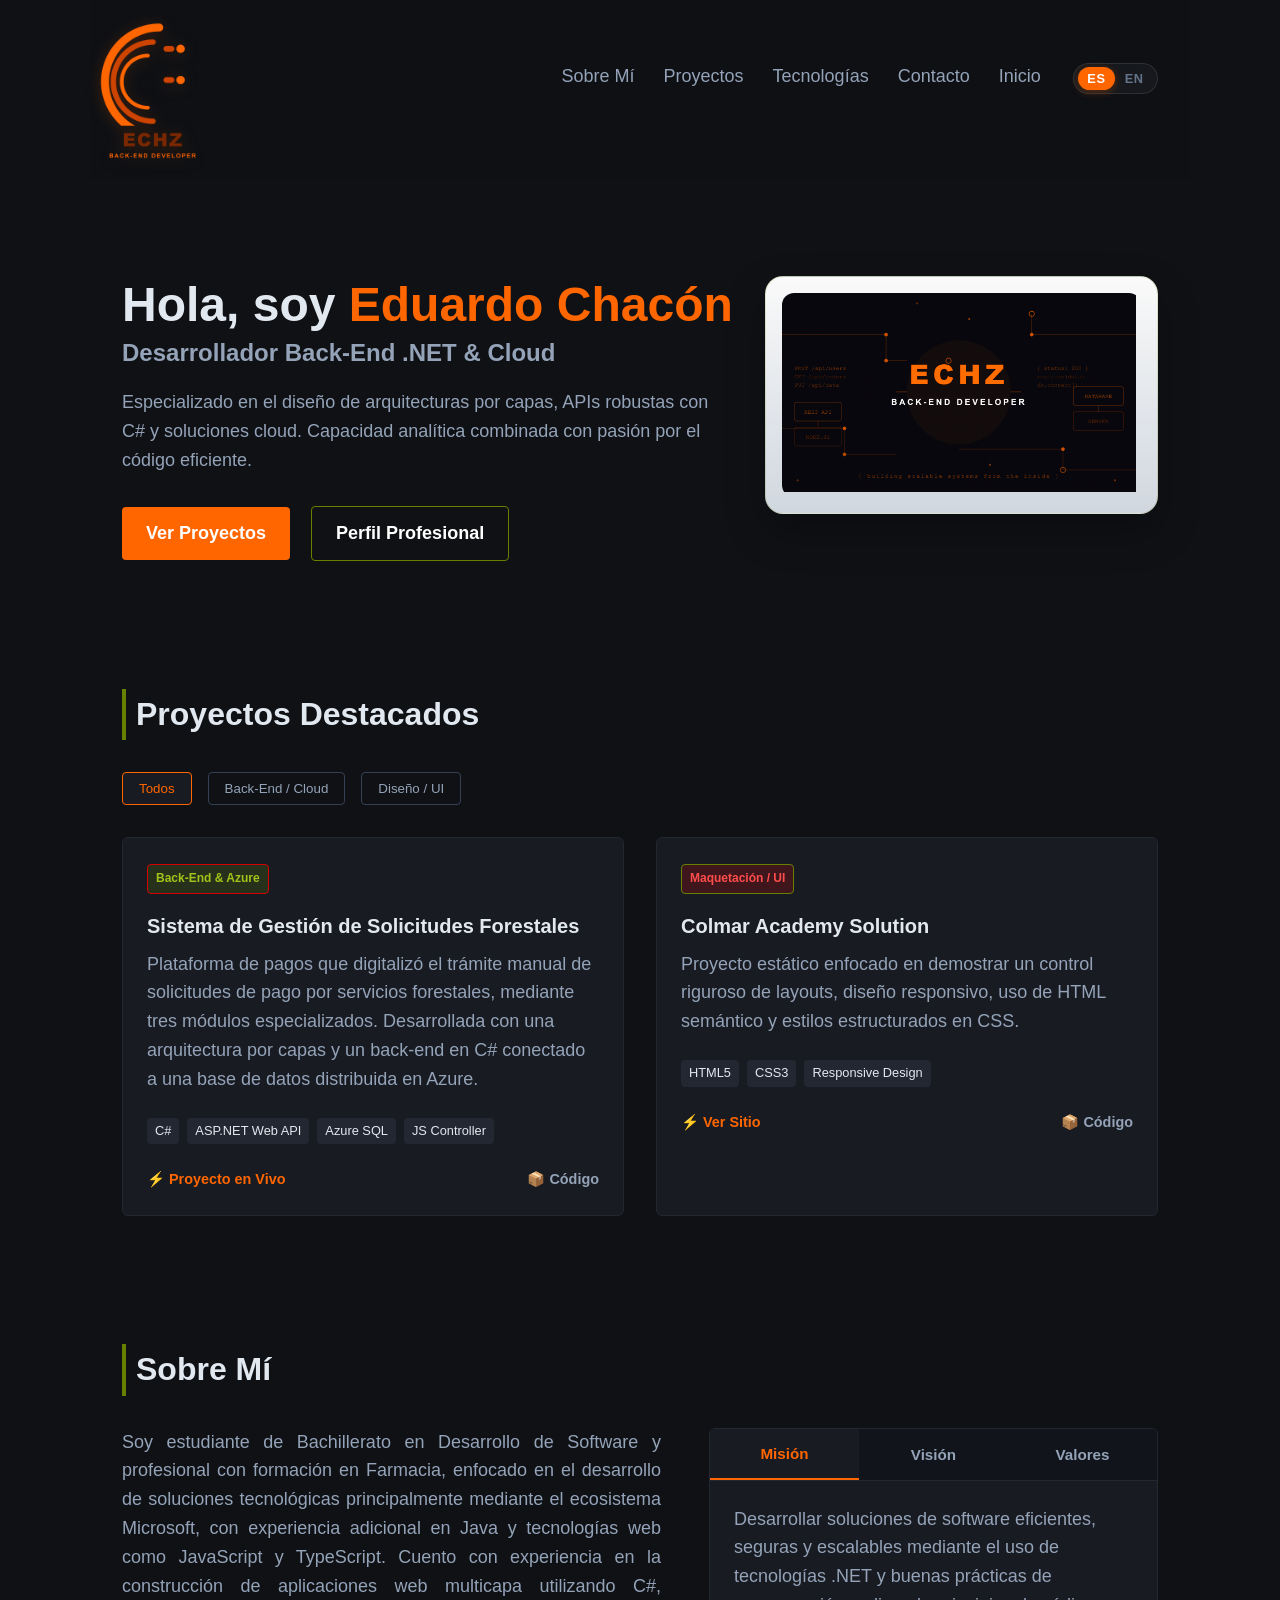
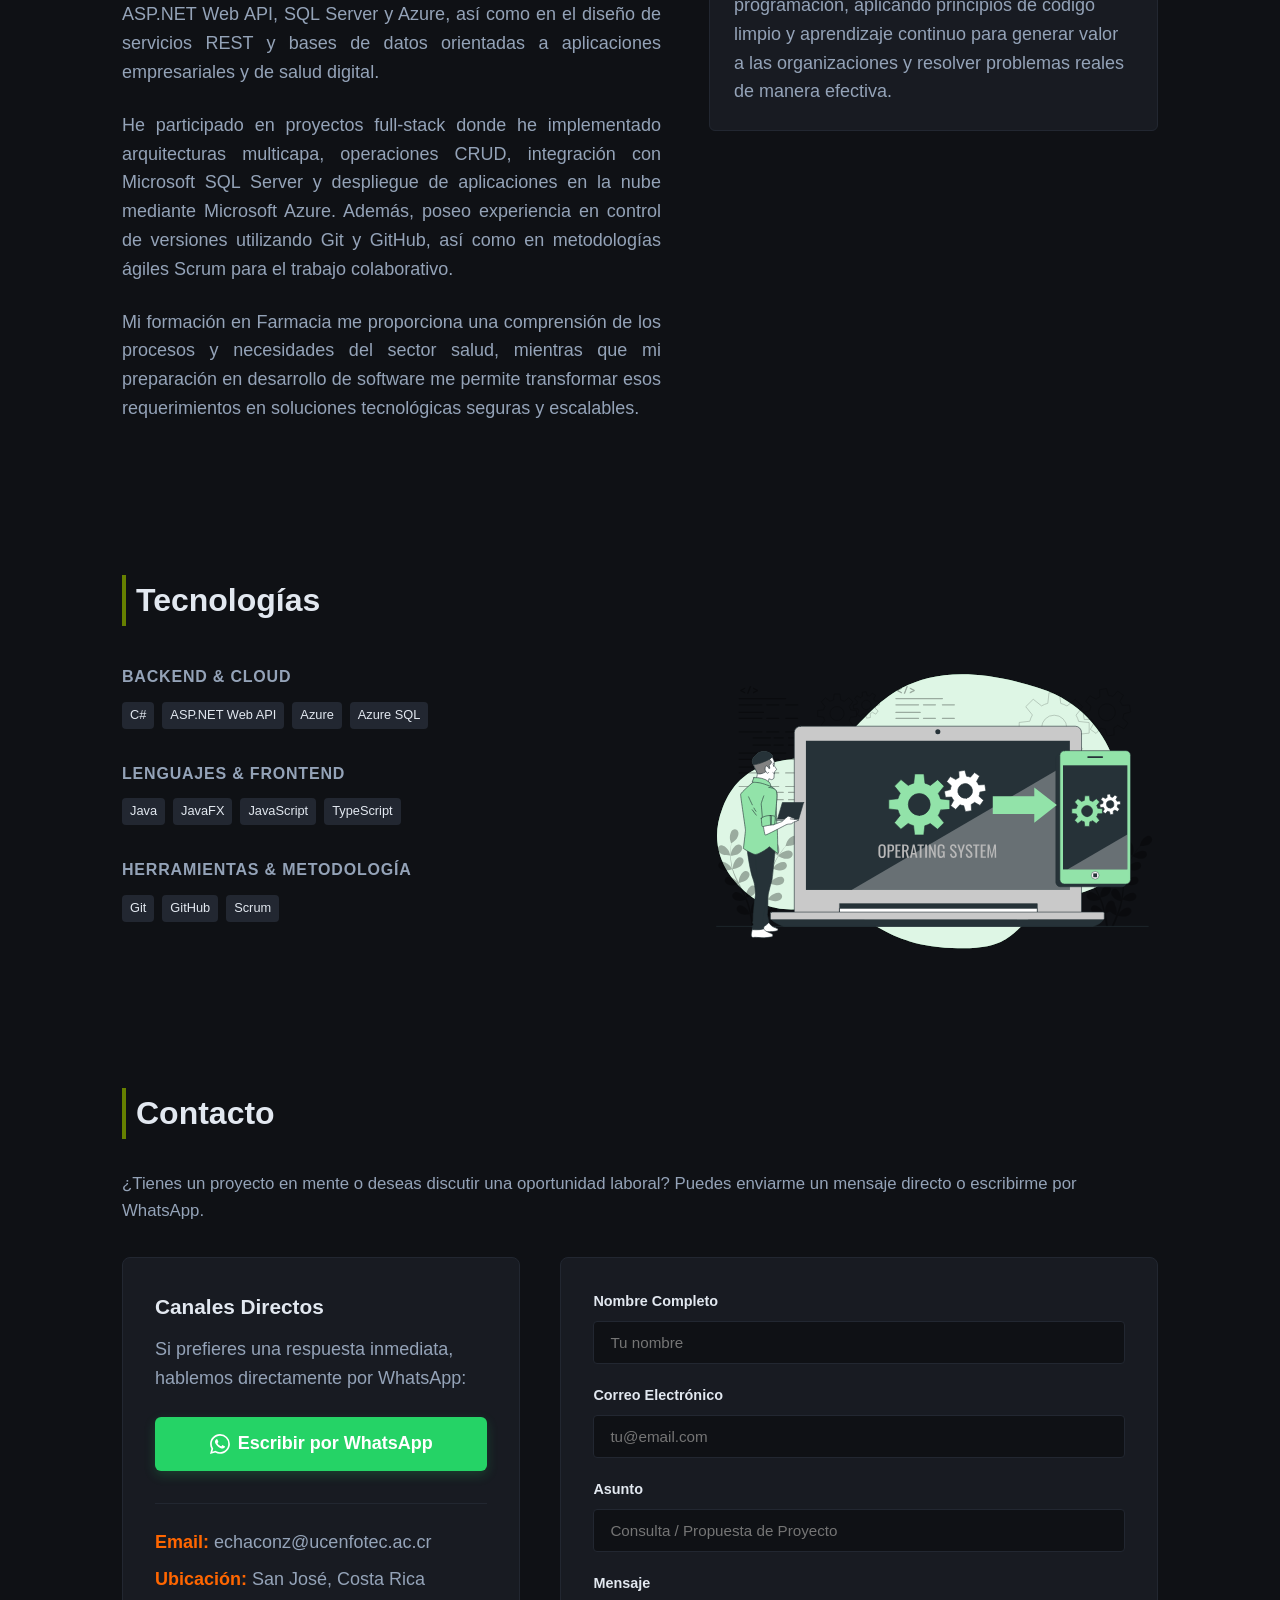
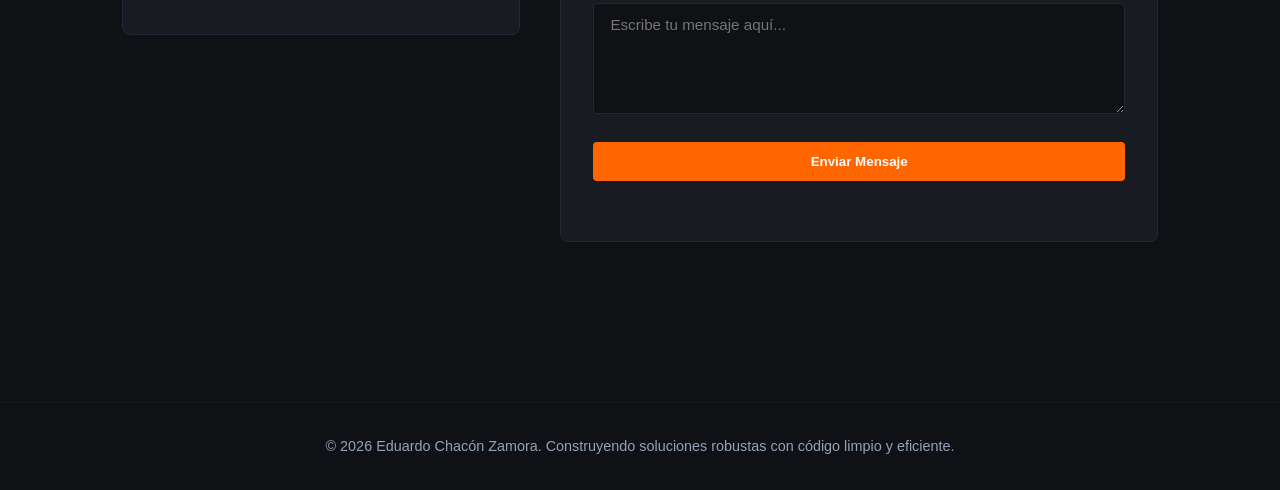
==== commit 3c20f307: "mejora" ====
--- a/index.html
+++ b/index.html
@@ -150,7 +150,7 @@
         </section>
 
         <!-- Sección de Tecnologías -->
-        <section id="stack" class="stack-section">
+       <!-- <section id="stack" class="stack-section">
             <h3 class="section-title" data-i18n="title-stack">Tecnologías</h3>
 
             <div class="stack-group">
@@ -173,7 +173,43 @@
                     <span>Git</span><span>GitHub</span><span>Scrum</span>
                 </div>
             </div>
-        </section>
+        </section> -->
+
+        <!-- Sección de Tecnologías -->
+<section id="stack" class="stack-section">
+    <h3 class="section-title" data-i18n="title-stack">Tecnologías</h3>
+
+    <div class="stack-container">
+        <!-- Columna Izquierda: Listado de Tecnologías -->
+        <div class="stack-content">
+            <div class="stack-group">
+                <h4 data-i18n="stack-backend">Backend & Cloud</h4>
+                <div class="tech-stack">
+                    <span>C#</span><span>ASP.NET Web API</span><span>Azure</span><span>Azure SQL</span>
+                </div>
+            </div>
+
+            <div class="stack-group">
+                <h4 data-i18n="stack-languages">Lenguajes & Frontend</h4>
+                <div class="tech-stack">
+                    <span>Java</span><span>JavaFX</span><span>JavaScript</span><span>TypeScript</span>
+                </div>
+            </div>
+
+            <div class="stack-group">
+                <h4 data-i18n="stack-tools">Herramientas & Metodología</h4>
+                <div class="tech-stack">
+                    <span>Git</span><span>GitHub</span><span>Scrum</span>
+                </div>
+            </div>
+        </div>
+
+        <!-- Columna Derecha: Ilustración SVG -->
+        <div class="stack-image">
+            <img src="recursos/imagenes/Cross-platform software-bro.svg" alt="Ilustración Tecnologías">
+        </div>
+    </div>
+</section>
 
         <!-- Contacto -->
         <section id="contact" class="contact-section">
--- a/recursos/portafolio.css
+++ b/recursos/portafolio.css
@@ -96,7 +96,7 @@
 /* Hero Section */
 .hero {
     display: flex;
-    align-items: center;
+    align-items: flex-start;
     justify-content: space-between;
     padding: 4rem 0;
     gap: 2rem;
@@ -619,6 +619,66 @@
     display: none; /* Ya no hace falta la barra vertical con el nuevo diseño de píldoras */
 }
 
+/* Transiciones fluidas en las tarjetas de la galería */
+.project-card {
+    transition: transform 0.4s cubic-bezier(0.4, 0, 0.2, 1), 
+                opacity 0.4s ease, 
+                border-color 0.3s ease;
+    opacity: 1;
+    transform: scale(1);
+}
+
+/* Estado oculto con transición */
+.project-card.hide {
+    opacity: 0;
+    transform: scale(0.9);
+    pointer-events: none;
+    display: none;
+}
+
+.project-card.show {
+    display: block;
+    animation: fadeInCard 0.4s forwards;
+}
+
+@keyframes fadeInCard {
+    from {
+        opacity: 0;
+        transform: scale(0.92);
+    }
+    to {
+        opacity: 1;
+        transform: scale(1);
+    }
+}
+
+/* Layout en Grid para alinear texto e imagen */
+.stack-container {
+    display: grid;
+    grid-template-columns: 1.2fr 1fr;
+    gap: 2.5rem;
+    align-items: center;
+}
+
+.stack-image img {
+    width: 100%;
+    height: auto;
+    display: block;
+    object-fit: contain;
+}
+
+
+/* Feedback dinámico en etiquetas tecnológicas */
+.tech-stack span {
+    transition: transform 0.2s ease, background-color 0.2s ease, color 0.2s ease;
+    cursor: default;
+}
+
+.tech-stack span:hover {
+    background-color: var(--primary);
+    color: #ffffff;
+    transform: translateY(-2px);
+}
 /* Responsivo */
 @media (max-width: 768px) {
     .navbar {
@@ -659,4 +719,13 @@
     .contact-container {
         grid-template-columns: 1fr;
     }
-}
+
+    .stack-container {
+        grid-template-columns: 1fr;
+        gap: 2rem;
+    }
+
+    .stack-image {
+        order: 2; /* Pasa la imagen abajo en pantallas pequeñas */
+    }
+}
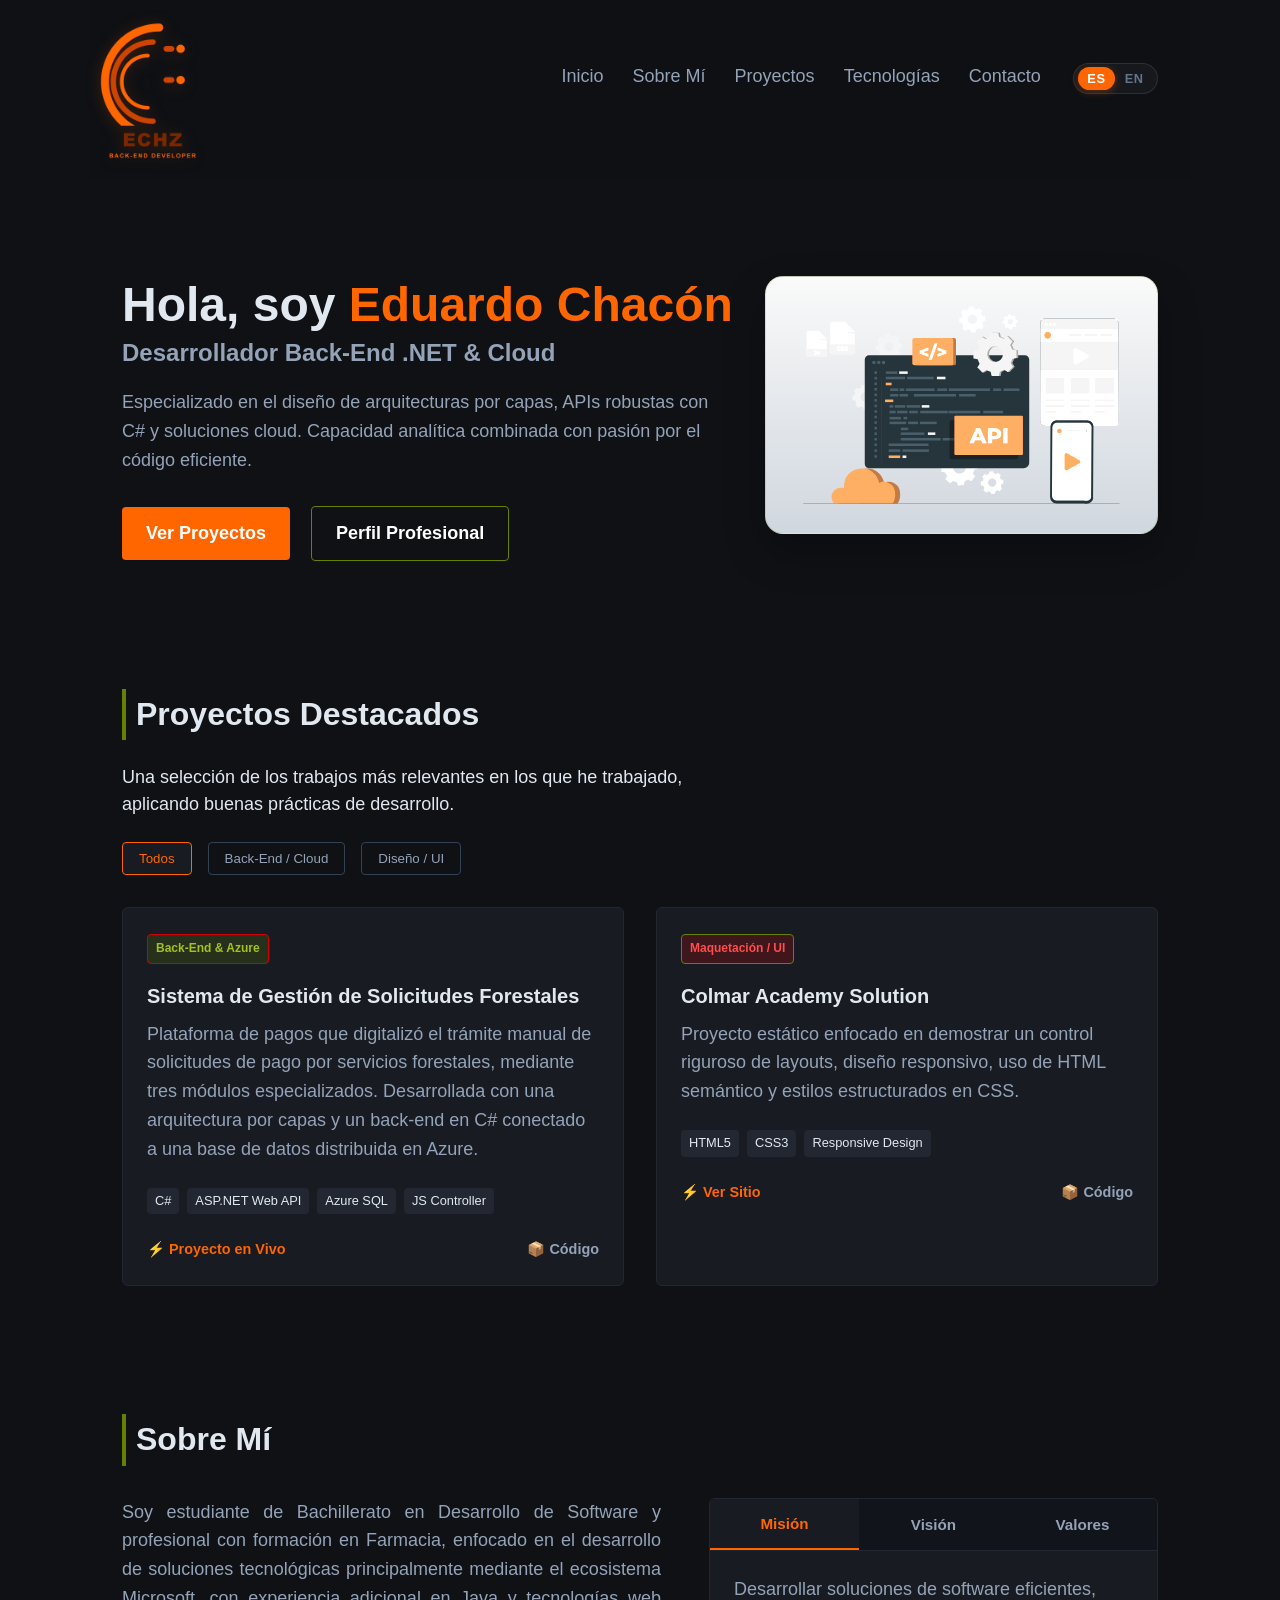
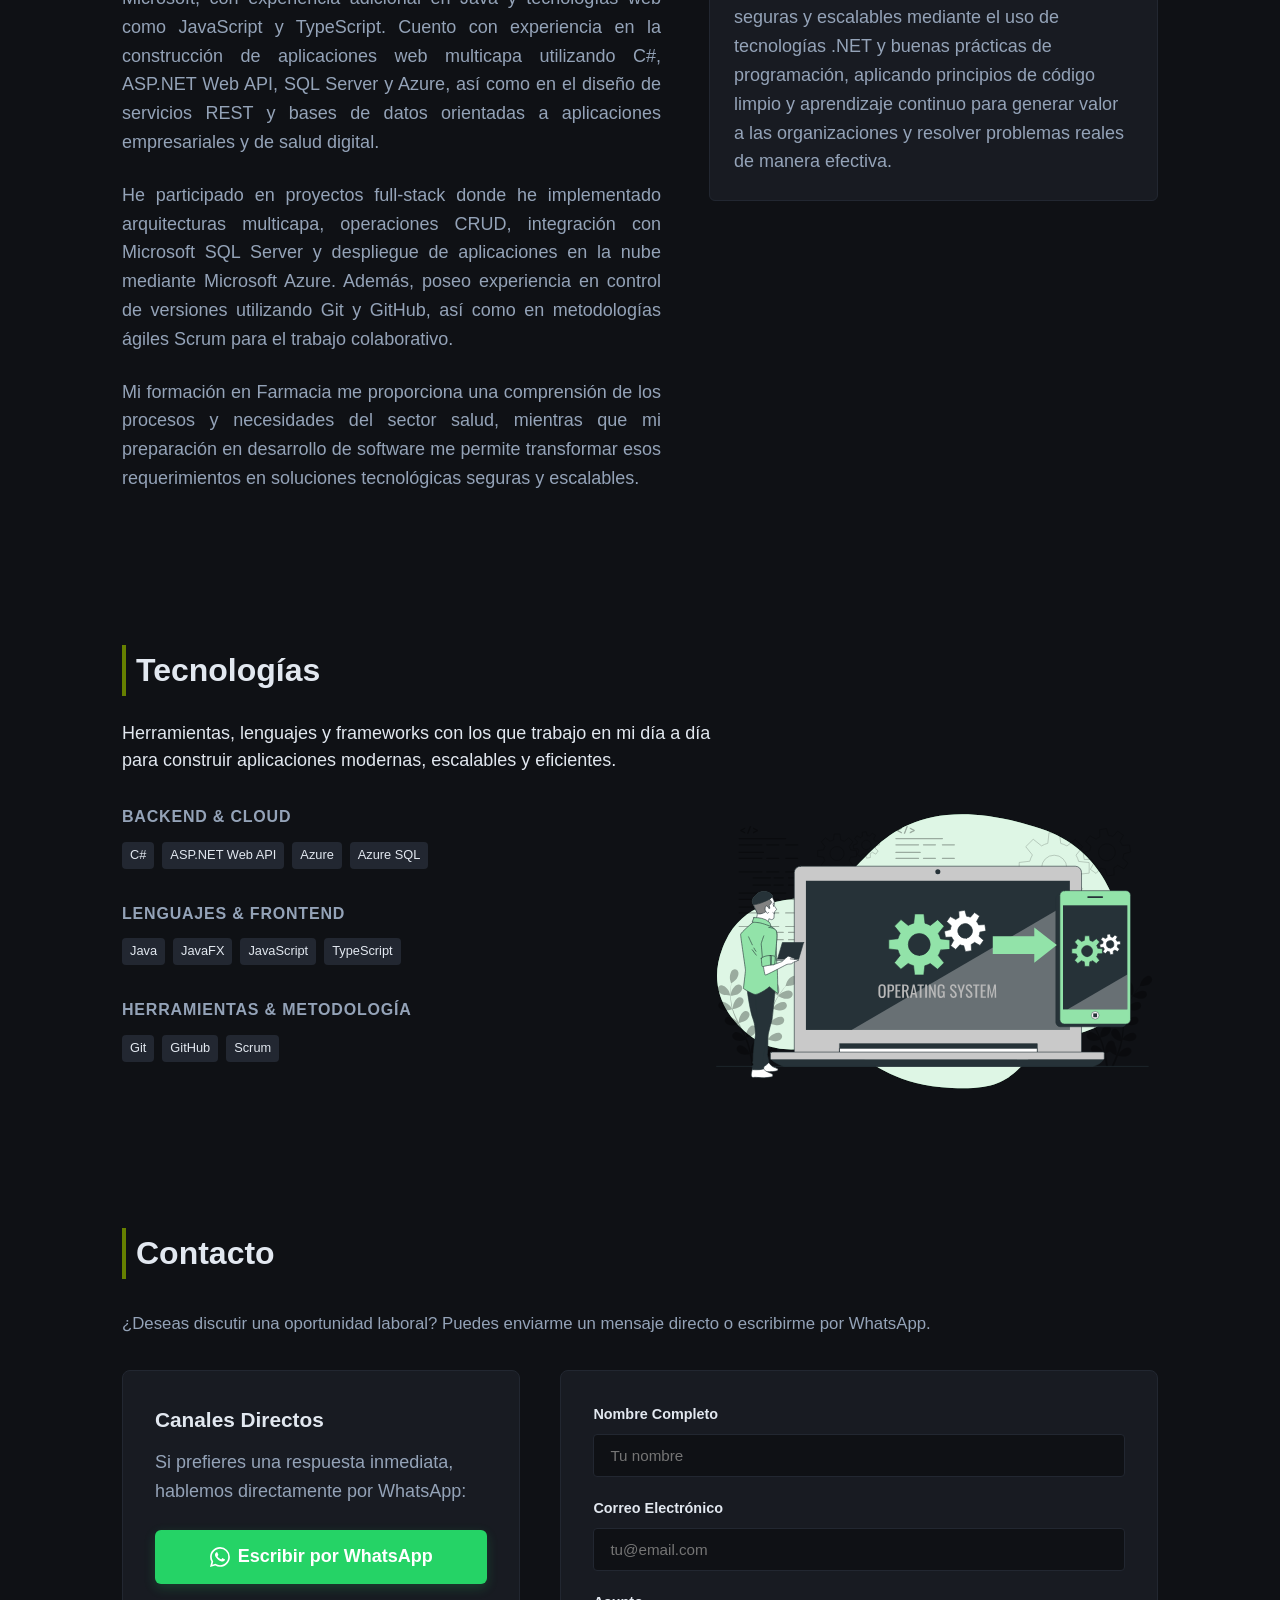
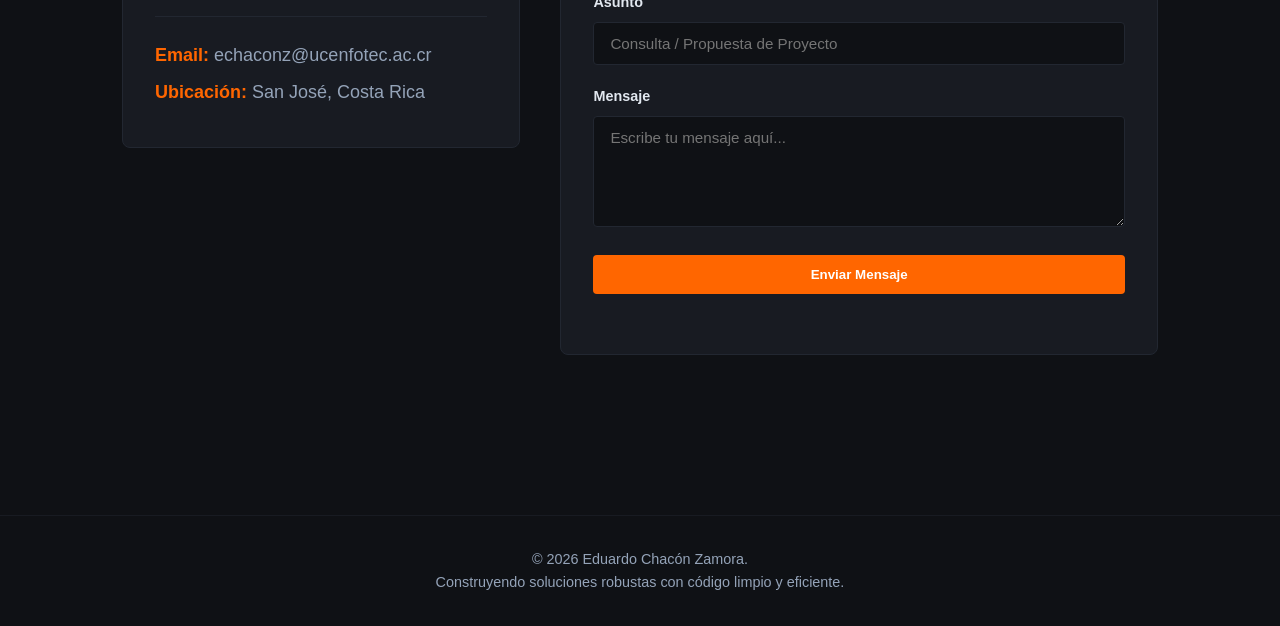
==== commit b0a00c23: "mejoras visuales" ====
--- a/index.html
+++ b/index.html
@@ -1,11 +1,12 @@
 <!DOCTYPE html>
 <html lang="es">
+
 <head>
     <meta charset="UTF-8">
     <meta name="viewport" content="width=device-width, initial-scale=1.0">
     <title>Eduardo Chacón | Desarrollador Back-End .NET</title>
-    <link rel="icon" type="image/png" href="recursos/imagenes/logo.png"> 
-    
+    <link rel="icon" type="image/png" href="recursos/imagenes/logo.png">
+
     <link rel="stylesheet" href="recursos/portafolio.css">
 </head>
 
@@ -17,11 +18,12 @@
             <img src="recursos/imagenes/logo.png" alt="Logo de Eduardo Chacon" class="nav-logo">
         </div>
         <nav>
+            <a href="#" data-i18n="nav-home">Inicio</a>
             <a href="#about" data-i18n="nav-about">Sobre Mí</a>
             <a href="#projects" data-i18n="nav-projects">Proyectos</a>
             <a href="#stack" data-i18n="nav-stack">Tecnologías</a>
             <a href="#contact" data-i18n="nav-contact">Contacto</a>
-            <a href="#" data-i18n="nav-home">Inicio</a>
+
         </nav>
         <div class="lang-switch">
             <button id="lang-es" class="lang-btn active">ES</button>
@@ -34,33 +36,46 @@
         <!-- Hero Section -->
         <section class="hero">
             <div class="hero-content">
-                <h1><span data-i18n="hero-greeting">Hola, soy</span> <span class="text-primary">Eduardo Chacón</span></h1>
+                <h1><span data-i18n="hero-greeting">Hola, soy</span> <span class="text-primary">Eduardo Chacón</span>
+                </h1>
                 <h2 data-i18n="hero-role">Desarrollador Back-End .NET & Cloud</h2>
-                <p data-i18n="hero-description">Especializado en el diseño de arquitecturas por capas, APIs robustas con C# y soluciones cloud. Capacidad analítica combinada con pasión por el código eficiente.</p>
+                <p data-i18n="hero-description">Especializado en el diseño de arquitecturas por capas, APIs robustas con
+                    C# y soluciones cloud. Capacidad analítica combinada con pasión por el código eficiente.</p>
                 <div class="cta-buttons">
                     <a href="#projects" class="btn btn-primary" data-i18n="btn-projects">Ver Proyectos</a>
-                    <a href="#" id="btnContacto" class="btn btn-secondary" data-i18n="btn-contact">Perfil Profesional</a>
+                    <a href="#" id="btnContacto" class="btn btn-secondary" data-i18n="btn-contact">Perfil
+                        Profesional</a>
                 </div>
                 <div id="infoContacto" class="contact-dropdown">
-                    <p><strong>Email:</strong> <a href="mailto:echaconz@ucenfotec.ac.cr">echaconz@ucenfotec.ac.cr</a></p>
-                    <p><strong data-i18n="lbl-phone">Teléfono:</strong> +506 8770-3249</p> 
-                    <p><strong>LinkedIn:</strong> <a href="https://www.linkedin.com/in/eduardo-chac%C3%B3n-zamora-07230b155/" target="_blank" data-i18n="view-profile">Ver perfil</a></p>
+                    <p><strong>Email:</strong> <a href="mailto:echaconz@ucenfotec.ac.cr">echaconz@ucenfotec.ac.cr</a>
+                    </p>
+                    <p><strong data-i18n="lbl-phone">Teléfono:</strong> +506 8770-3249</p>
+                    <p><strong>LinkedIn:</strong> <a
+                            href="https://www.linkedin.com/in/eduardo-chac%C3%B3n-zamora-07230b155/" target="_blank"
+                            data-i18n="view-profile">Ver perfil</a></p>
+                    <p><strong>GitHub:</strong> <a href="https://github.com/Edu4593/" target="_blank"
+                            data-i18n="view-profile">Ver perfil</a></p>
                     <div class="cv-download-wrapper">
-                        <a href="recursos/documentos/CV_Eduardo_Chacón.pdf" download="documentos/CV_Eduardo_Chacón.pdf" target="_blank" class="btn-cv-dropdown" data-i18n="btn-cv">
+                        <a href="recursos/documentos/CV_Eduardo_Chacón.pdf" download="documentos/CV_Eduardo_Chacón.pdf"
+                            target="_blank" class="btn-cv-dropdown" data-i18n="btn-cv">
                             📄 Descargar mi CV (PDF)
                         </a>
                     </div>
                 </div>
             </div>
             <div class="hero-presentation">
-                <img src="recursos/imagenes/echz_backend_presentation_bg.png" alt="Eduardo Chacón - Back-End Developer Banner">
+                <img src="recursos/imagenes/animacion.svg" alt="Ilustración principal" class="hero-img">
             </div>
         </section>
 
         <!-- Filtros de Proyectos -->
         <section id="projects" class="projects-section">
             <h3 class="section-title" data-i18n="title-projects">Proyectos Destacados</h3>
-            
+            <p class="section-description" data-i18n="desc-projects">
+                Una selección de los trabajos más relevantes en los que he trabajado, aplicando buenas prácticas de
+                desarrollo.
+            </p>
+
             <div class="filter-container">
                 <button class="filter-btn active" data-filter="all" data-i18n="filter-all">Todos</button>
                 <button class="filter-btn" data-filter="backend" data-i18n="filter-backend">Back-End / Cloud</button>
@@ -73,13 +88,18 @@
                     <div class="card-body">
                         <span class="project-tag tag-backend">Back-End & Azure</span>
                         <h4 data-i18n="p1-title">Sistema de Gestión de Solicitudes Forestales</h4>
-                        <p data-i18n="p1-desc">Plataforma de pagos que digitalizó el trámite manual de solicitudes de pago por servicios forestales, mediante tres módulos especializados. Desarrollada con una arquitectura por capas y un back-end en C# conectado a una base de datos distribuida en Azure.</p>
+                        <p data-i18n="p1-desc">Plataforma de pagos que digitalizó el trámite manual de solicitudes de
+                            pago por servicios forestales, mediante tres módulos especializados. Desarrollada con una
+                            arquitectura por capas y un back-end en C# conectado a una base de datos distribuida en
+                            Azure.</p>
                         <div class="tech-stack">
                             <span>C#</span><span>ASP.NET Web API</span><span>Azure SQL</span><span>JS Controller</span>
                         </div>
                         <div class="project-links">
-                            <a href="https://sgsfgrupo3webapp-e7c9c7dxf5b8g9dr.chilecentral-01.azurewebsites.net/" target="_blank" class="link-live" data-i18n="link-live">⚡ Proyecto en Vivo</a>
-                            <a href="https://github.com/Edu4593" target="_blank" class="link-repo" data-i18n="link-code">📦 Código</a>
+                            <a href="https://sgsfgrupo3webapp-e7c9c7dxf5b8g9dr.chilecentral-01.azurewebsites.net/"
+                                target="_blank" class="link-live" data-i18n="link-live">⚡ Proyecto en Vivo</a>
+                            <a href="https://github.com/Edu4593" target="_blank" class="link-repo"
+                                data-i18n="link-code">📦 Código</a>
                         </div>
                     </div>
                 </div>
@@ -89,13 +109,16 @@
                     <div class="card-body">
                         <span class="project-tag tag-frontend" data-i18n="p2-tag">Maquetación / UI</span>
                         <h4>Colmar Academy Solution</h4>
-                        <p data-i18n="p2-desc">Proyecto estático enfocado en demostrar un control riguroso de layouts, diseño responsivo, uso de HTML semántico y estilos estructurados en CSS.</p>
+                        <p data-i18n="p2-desc">Proyecto estático enfocado en demostrar un control riguroso de layouts,
+                            diseño responsivo, uso de HTML semántico y estilos estructurados en CSS.</p>
                         <div class="tech-stack">
                             <span>HTML5</span><span>CSS3</span><span>Responsive Design</span>
                         </div>
                         <div class="project-links">
-                            <a href="https://edu4593.github.io/Colmar_solution/" target="_blank" class="link-live" data-i18n="link-site">⚡ Ver Sitio</a>
-                            <a href="https://github.com/Edu4593" target="_blank" class="link-repo" data-i18n="link-code">📦 Código</a>
+                            <a href="https://edu4593.github.io/Colmar_solution/" target="_blank" class="link-live"
+                                data-i18n="link-site">⚡ Ver Sitio</a>
+                            <a href="https://github.com/Edu4593" target="_blank" class="link-repo"
+                                data-i18n="link-code">📦 Código</a>
                         </div>
                     </div>
                 </div>
@@ -105,19 +128,29 @@
         <!-- Sobre Mí -->
         <section id="about" class="about-section">
             <h3 class="section-title" data-i18n="title-about">Sobre Mí</h3>
-            
+
             <div class="about-container">
                 <div class="about-text">
                     <p data-i18n="about-p1">
-                       Soy estudiante de Bachillerato en Desarrollo de Software y profesional con formación en Farmacia, enfocado en el desarrollo de soluciones tecnológicas principalmente mediante el ecosistema Microsoft, con experiencia adicional en Java y tecnologías web como JavaScript y TypeScript. Cuento con experiencia en la construcción de aplicaciones web multicapa utilizando <strong>C#, ASP.NET Web API, SQL Server y Azure</strong>, así como en el diseño de servicios REST y bases de datos orientadas a aplicaciones empresariales y de salud digital.
+                        Soy estudiante de Bachillerato en Desarrollo de Software y profesional con formación en
+                        Farmacia, enfocado en el desarrollo de soluciones tecnológicas principalmente mediante el
+                        ecosistema Microsoft, con experiencia adicional en Java y tecnologías web como JavaScript y
+                        TypeScript. Cuento con experiencia en la construcción de aplicaciones web multicapa utilizando
+                        <strong>C#, ASP.NET Web API, SQL Server y Azure</strong>, así como en el diseño de servicios
+                        REST y bases de datos orientadas a aplicaciones empresariales y de salud digital.
                     </p>
 
                     <p data-i18n="about-p2">
-                        He participado en proyectos full-stack donde he implementado arquitecturas multicapa, operaciones CRUD, integración con Microsoft SQL Server y despliegue de aplicaciones en la nube mediante Microsoft Azure. Además, poseo experiencia en control de versiones utilizando Git y GitHub, así como en metodologías ágiles Scrum para el trabajo colaborativo.
+                        He participado en proyectos full-stack donde he implementado arquitecturas multicapa,
+                        operaciones CRUD, integración con Microsoft SQL Server y despliegue de aplicaciones en la nube
+                        mediante Microsoft Azure. Además, poseo experiencia en control de versiones utilizando Git y
+                        GitHub, así como en metodologías ágiles Scrum para el trabajo colaborativo.
                     </p>
 
                     <p data-i18n="about-p3">
-                        Mi formación en Farmacia me proporciona una comprensión de los procesos y necesidades del sector salud, mientras que mi preparación en desarrollo de software me permite transformar esos requerimientos en soluciones tecnológicas seguras y escalables.
+                        Mi formación en Farmacia me proporciona una comprensión de los procesos y necesidades del sector
+                        salud, mientras que mi preparación en desarrollo de software me permite transformar esos
+                        requerimientos en soluciones tecnológicas seguras y escalables.
                     </p>
                 </div>
 
@@ -127,21 +160,35 @@
                         <button class="tab-btn" data-tab="vision" data-i18n="tab-vision">Visión</button>
                         <button class="tab-btn" data-tab="valores" data-i18n="tab-values">Valores</button>
                     </div>
-                    
+
                     <div class="tabs-content">
                         <div id="mision" class="tab-panel active">
-                            <p data-i18n="mission-text">Desarrollar soluciones de software eficientes, seguras y escalables mediante el uso de tecnologías .NET y buenas prácticas de programación, aplicando principios de código limpio y aprendizaje continuo para generar valor a las organizaciones y resolver problemas reales de manera efectiva.</p>
-                        </div>
-                        
+                            <p data-i18n="mission-text">Desarrollar soluciones de software eficientes, seguras y
+                                escalables mediante el uso de tecnologías .NET y buenas prácticas de programación,
+                                aplicando principios de código limpio y aprendizaje continuo para generar valor a las
+                                organizaciones y resolver problemas reales de manera efectiva.</p>
+                        </div>
+
                         <div id="vision" class="tab-panel">
-                            <p data-i18n="vision-text">Ser un desarrollador backend altamente especializado en el ecosistema Microsoft, reconocido por la calidad, seguridad e innovación de mis soluciones tecnológicas. Aspiro a diseñar e implementar sistemas robustos y escalables que impulsen la transformación digital de organizaciones a nivel nacional e internacional.</p>
-                        </div>
-                        
+                            <p data-i18n="vision-text">Ser un desarrollador backend altamente especializado en el
+                                ecosistema Microsoft, reconocido por la calidad, seguridad e innovación de mis
+                                soluciones tecnológicas. Aspiro a diseñar e implementar sistemas robustos y escalables
+                                que impulsen la transformación digital de organizaciones a nivel nacional e
+                                internacional.</p>
+                        </div>
+
                         <div id="valores" class="tab-panel">
                             <ul class="values-list">
-                                <li><strong data-i18n="val-resp-title">Responsabilidad:</strong> <span data-i18n="val-resp-text">Siempre cumplo con los trabajos asignados en el tiempo establecido.</span></li>
-                                <li><strong data-i18n="val-int-title">Integridad:</strong> <span data-i18n="val-int-text">Promuevo la integridad del software mediante código limpio, protección de datos y desarrollo responsable de soluciones web.</span></li>
-                                <li><strong data-i18n="val-inn-title">Innovación:</strong> <span data-i18n="val-inn-text">Aplico las soluciones que mejor se adaptan a las necesidades del cliente.</span></li>
+                                <li><strong data-i18n="val-resp-title">Responsabilidad:</strong> <span
+                                        data-i18n="val-resp-text">Siempre cumplo con los trabajos asignados en el tiempo
+                                        establecido.</span></li>
+                                <li><strong data-i18n="val-int-title">Integridad:</strong> <span
+                                        data-i18n="val-int-text">Promuevo la integridad del software mediante código
+                                        limpio, protección de datos y desarrollo responsable de soluciones web.</span>
+                                </li>
+                                <li><strong data-i18n="val-inn-title">Innovación:</strong> <span
+                                        data-i18n="val-inn-text">Aplico las soluciones que mejor se adaptan a las
+                                        necesidades del cliente.</span></li>
                             </ul>
                         </div>
                     </div>
@@ -149,87 +196,68 @@
             </div>
         </section>
 
+
         <!-- Sección de Tecnologías -->
-       <!-- <section id="stack" class="stack-section">
+        <section id="stack" class="stack-section">
             <h3 class="section-title" data-i18n="title-stack">Tecnologías</h3>
-
-            <div class="stack-group">
-                <h4 data-i18n="stack-backend">Backend & Cloud</h4>
-                <div class="tech-stack">
-                    <span>C#</span><span>ASP.NET Web API</span><span>Azure</span><span>Azure SQL</span>
-                </div>
-            </div>
-
-            <div class="stack-group">
-                <h4 data-i18n="stack-languages">Lenguajes & Frontend</h4>
-                <div class="tech-stack">
-                    <span>Java</span><span>JavaFX</span><span>JavaScript</span><span>TypeScript</span>
-                </div>
-            </div>
-
-            <div class="stack-group">
-                <h4 data-i18n="stack-tools">Herramientas & Metodología</h4>
-                <div class="tech-stack">
-                    <span>Git</span><span>GitHub</span><span>Scrum</span>
-                </div>
-            </div>
-        </section> -->
-
-        <!-- Sección de Tecnologías -->
-<section id="stack" class="stack-section">
-    <h3 class="section-title" data-i18n="title-stack">Tecnologías</h3>
-
-    <div class="stack-container">
-        <!-- Columna Izquierda: Listado de Tecnologías -->
-        <div class="stack-content">
-            <div class="stack-group">
-                <h4 data-i18n="stack-backend">Backend & Cloud</h4>
-                <div class="tech-stack">
-                    <span>C#</span><span>ASP.NET Web API</span><span>Azure</span><span>Azure SQL</span>
-                </div>
-            </div>
-
-            <div class="stack-group">
-                <h4 data-i18n="stack-languages">Lenguajes & Frontend</h4>
-                <div class="tech-stack">
-                    <span>Java</span><span>JavaFX</span><span>JavaScript</span><span>TypeScript</span>
-                </div>
-            </div>
-
-            <div class="stack-group">
-                <h4 data-i18n="stack-tools">Herramientas & Metodología</h4>
-                <div class="tech-stack">
-                    <span>Git</span><span>GitHub</span><span>Scrum</span>
-                </div>
-            </div>
-        </div>
-
-        <!-- Columna Derecha: Ilustración SVG -->
-        <div class="stack-image">
-            <img src="recursos/imagenes/Cross-platform software-bro.svg" alt="Ilustración Tecnologías">
-        </div>
-    </div>
-</section>
+            <p class="section-description" data-i18n="desc-stack">
+                Herramientas, lenguajes y frameworks con los que trabajo en mi día a día para construir aplicaciones
+                modernas, escalables y eficientes.
+            </p>
+
+            <div class="stack-container">
+                <!-- Columna Izquierda: Listado de Tecnologías -->
+                <div class="stack-content">
+                    <div class="stack-group">
+                        <h4 data-i18n="stack-backend">Backend & Cloud</h4>
+                        <div class="tech-stack">
+                            <span>C#</span><span>ASP.NET Web API</span><span>Azure</span><span>Azure SQL</span>
+                        </div>
+                    </div>
+
+                    <div class="stack-group">
+                        <h4 data-i18n="stack-languages">Lenguajes & Frontend</h4>
+                        <div class="tech-stack">
+                            <span>Java</span><span>JavaFX</span><span>JavaScript</span><span>TypeScript</span>
+                        </div>
+                    </div>
+
+                    <div class="stack-group">
+                        <h4 data-i18n="stack-tools">Herramientas & Metodología</h4>
+                        <div class="tech-stack">
+                            <span>Git</span><span>GitHub</span><span>Scrum</span>
+                        </div>
+                    </div>
+                </div>
+
+                <!-- Columna Derecha: Ilustración SVG -->
+                <div class="stack-image">
+                    <img src="recursos/imagenes/Cross-platform software-bro.svg" alt="Ilustración Tecnologías">
+                </div>
+            </div>
+        </section>
 
         <!-- Contacto -->
         <section id="contact" class="contact-section">
             <h3 class="section-title" data-i18n="title-contact">Contacto</h3>
             <p class="contact-subtitle" data-i18n="contact-subtitle">
-                ¿Tienes un proyecto en mente o deseas discutir una oportunidad laboral? Puedes enviarme un mensaje directo o escribirme por WhatsApp.
+                ¿Deseas discutir una oportunidad laboral? Puedes enviarme un mensaje
+                directo o escribirme por WhatsApp.
             </p>
 
             <div class="contact-container">
                 <!-- Tarjeta de Enlace Directo a WhatsApp y Canales -->
                 <div class="contact-info-card">
                     <h4 data-i18n="card-direct">Canales Directos</h4>
-                    <p data-i18n="card-whatsapp-text">Si prefieres una respuesta inmediata, hablemos directamente por WhatsApp:</p>
-                    
-                    <a href="https://wa.me/50687703249?text=Hola%20Eduardo,%20vi%20tu%20portafolio%20y%20me%20gustaría%20contactarte." 
-                       target="_blank" 
-                       rel="noopener noreferrer" 
-                       class="btn-whatsapp">
-                        <svg xmlns="http://www.w3.org/2000/svg" width="20" height="20" fill="currentColor" viewBox="0 0 16 16">
-                            <path d="M13.601 2.326A7.854 7.854 0 0 0 7.994 0C3.627 0 .068 3.558.064 7.926c0 1.399.366 2.76 1.057 3.965L0 16l4.204-1.102a7.933 7.933 0 0 0 3.79.965h.004c4.368 0 7.926-3.558 7.93-7.93A7.898 7.898 0 0 0 13.6 2.326zM7.994 14.521a6.573 6.573 0 0 1-3.356-.92l-.24-.144-2.494.654.666-2.433-.156-.251a6.56 6.56 0 0 1-1.007-3.505c0-3.626 2.957-6.584 6.591-6.584a6.56 6.56 0 0 1 4.66 1.931 6.557 6.557 0 0 1 1.928 4.66c-.004 3.639-2.961 6.592-6.592 6.592zm3.615-4.934c-.197-.099-1.17-.578-1.353-.646-.182-.065-.315-.099-.445.099-.133.197-.513.646-.627.775-.114.133-.232.148-.43.05-.197-.1-.836-.308-1.592-.985-.59-.525-.985-1.175-1.103-1.372-.114-.198-.011-.304.088-.403.087-.088.197-.232.296-.346.1-.114.133-.198.198-.33.065-.134.034-.248-.015-.347-.05-.099-.445-1.076-.612-1.47-.16-.384-.323-.333-.445-.339l-.379-.01c-.13 0-.34.049-.518.245-.178.197-.682.667-.682 1.626s.698 1.932.795 2.062c.099.133 1.372 2.1 3.328 2.942.465.2.828.319 1.11.41.468.148.894.127 1.231.077.376-.056 1.17-.478 1.335-.94.165-.463.165-.859.116-.94-.048-.082-.18-.133-.377-.233z"/>
+                    <p data-i18n="card-whatsapp-text">Si prefieres una respuesta inmediata, hablemos directamente por
+                        WhatsApp:</p>
+
+                    <a href="https://wa.me/50687703249?text=Hola%20Eduardo,%20vi%20tu%20portafolio%20y%20me%20gustaría%20contactarte."
+                        target="_blank" rel="noopener noreferrer" class="btn-whatsapp">
+                        <svg xmlns="http://www.w3.org/2000/svg" width="20" height="20" fill="currentColor"
+                            viewBox="0 0 16 16">
+                            <path
+                                d="M13.601 2.326A7.854 7.854 0 0 0 7.994 0C3.627 0 .068 3.558.064 7.926c0 1.399.366 2.76 1.057 3.965L0 16l4.204-1.102a7.933 7.933 0 0 0 3.79.965h.004c4.368 0 7.926-3.558 7.93-7.93A7.898 7.898 0 0 0 13.6 2.326zM7.994 14.521a6.573 6.573 0 0 1-3.356-.92l-.24-.144-2.494.654.666-2.433-.156-.251a6.56 6.56 0 0 1-1.007-3.505c0-3.626 2.957-6.584 6.591-6.584a6.56 6.56 0 0 1 4.66 1.931 6.557 6.557 0 0 1 1.928 4.66c-.004 3.639-2.961 6.592-6.592 6.592zm3.615-4.934c-.197-.099-1.17-.578-1.353-.646-.182-.065-.315-.099-.445.099-.133.197-.513.646-.627.775-.114.133-.232.148-.43.05-.197-.1-.836-.308-1.592-.985-.59-.525-.985-1.175-1.103-1.372-.114-.198-.011-.304.088-.403.087-.088.197-.232.296-.346.1-.114.133-.198.198-.33.065-.134.034-.248-.015-.347-.05-.099-.445-1.076-.612-1.47-.16-.384-.323-.333-.445-.339l-.379-.01c-.13 0-.34.049-.518.245-.178.197-.682.667-.682 1.626s.698 1.932.795 2.062c.099.133 1.372 2.1 3.328 2.942.465.2.828.319 1.11.41.468.148.894.127 1.231.077.376-.056 1.17-.478 1.335-.94.165-.463.165-.859.116-.94-.048-.082-.18-.133-.377-.233z" />
                         </svg>
                         <span data-i18n="btn-whatsapp">Escribir por WhatsApp</span>
                     </a>
@@ -241,28 +269,34 @@
                 </div>
 
                 <!-- Formulario de Contacto -->
-                <form id="contactForm" action="https://formspree.io/f/TU_FORM_ID" method="POST" class="contact-form">
+                <form id="contactForm" action="https://formspree.io/f/xeajeaek" method="POST" class="contact-form">
+
                     <div class="form-group">
                         <label for="name" data-i18n="lbl-name">Nombre Completo</label>
-                        <input type="text" id="name" name="name" placeholder="Tu nombre" data-i18n-placeholder="ph-name" required>
+                        <input type="text" id="name" name="name" placeholder="Tu nombre" data-i18n-placeholder="ph-name"
+                            required>
                     </div>
 
                     <div class="form-group">
                         <label for="email" data-i18n="lbl-email">Correo Electrónico</label>
-                        <input type="email" id="email" name="email" placeholder="tu@email.com" data-i18n-placeholder="ph-email" required>
+                        <input type="email" id="email" name="email" placeholder="tu@email.com"
+                            data-i18n-placeholder="ph-email" required>
                     </div>
 
                     <div class="form-group">
                         <label for="subject" data-i18n="lbl-subject">Asunto</label>
-                        <input type="text" id="subject" name="subject" placeholder="Consulta / Propuesta de Proyecto" data-i18n-placeholder="ph-subject" required>
+                        <input type="text" id="subject" name="subject" placeholder="Consulta / Propuesta de Proyecto"
+                            data-i18n-placeholder="ph-subject" required>
                     </div>
 
                     <div class="form-group">
                         <label for="message" data-i18n="lbl-message">Mensaje</label>
-                        <textarea id="message" name="message" rows="5" placeholder="Escribe tu mensaje aquí..." data-i18n-placeholder="ph-message" required></textarea>
-                    </div>
-
-                    <button type="submit" class="btn btn-primary btn-submit" data-i18n="btn-submit">Enviar Mensaje</button>
+                        <textarea id="message" name="message" rows="5" placeholder="Escribe tu mensaje aquí..."
+                            data-i18n-placeholder="ph-message" required></textarea>
+                    </div>
+
+                    <button type="submit" class="btn btn-primary btn-submit" data-i18n="btn-submit">Enviar
+                        Mensaje</button>
                     <p id="formStatus" class="form-status"></p>
                 </form>
             </div>
@@ -270,10 +304,18 @@
 
     </main>
 
-    <footer>
-        <p data-i18n="footer-text">&copy; 2026 Eduardo Chacón Zamora. Construyendo soluciones robustas con código limpio y eficiente.</p>
+    <footer class="footer">
+        <div class="footer-content">
+            <!-- Tu línea nueva -->
+            <p data-i18n="footer-extra-line">© 2026 Eduardo Chacón Zamora.</p>
+
+            <!-- Línea existente -->
+            <p data-i18n="footer-text">Construyendo soluciones robustas con código limpio
+                y eficiente.</p>
+        </div>
     </footer>
 
     <script src="recursos/portafolio.js"></script>
 </body>
+
 </html>
--- a/recursos/portafolio.css
+++ b/recursos/portafolio.css
@@ -679,6 +679,15 @@
     color: #ffffff;
     transform: translateY(-2px);
 }
+
+
+.section-description {
+ 
+  margin-top: -0.5rem;
+  margin-bottom: 1.5rem;
+  max-width: 600px;
+  line-height: 1.5;
+}
 /* Responsivo */
 @media (max-width: 768px) {
     .navbar {
